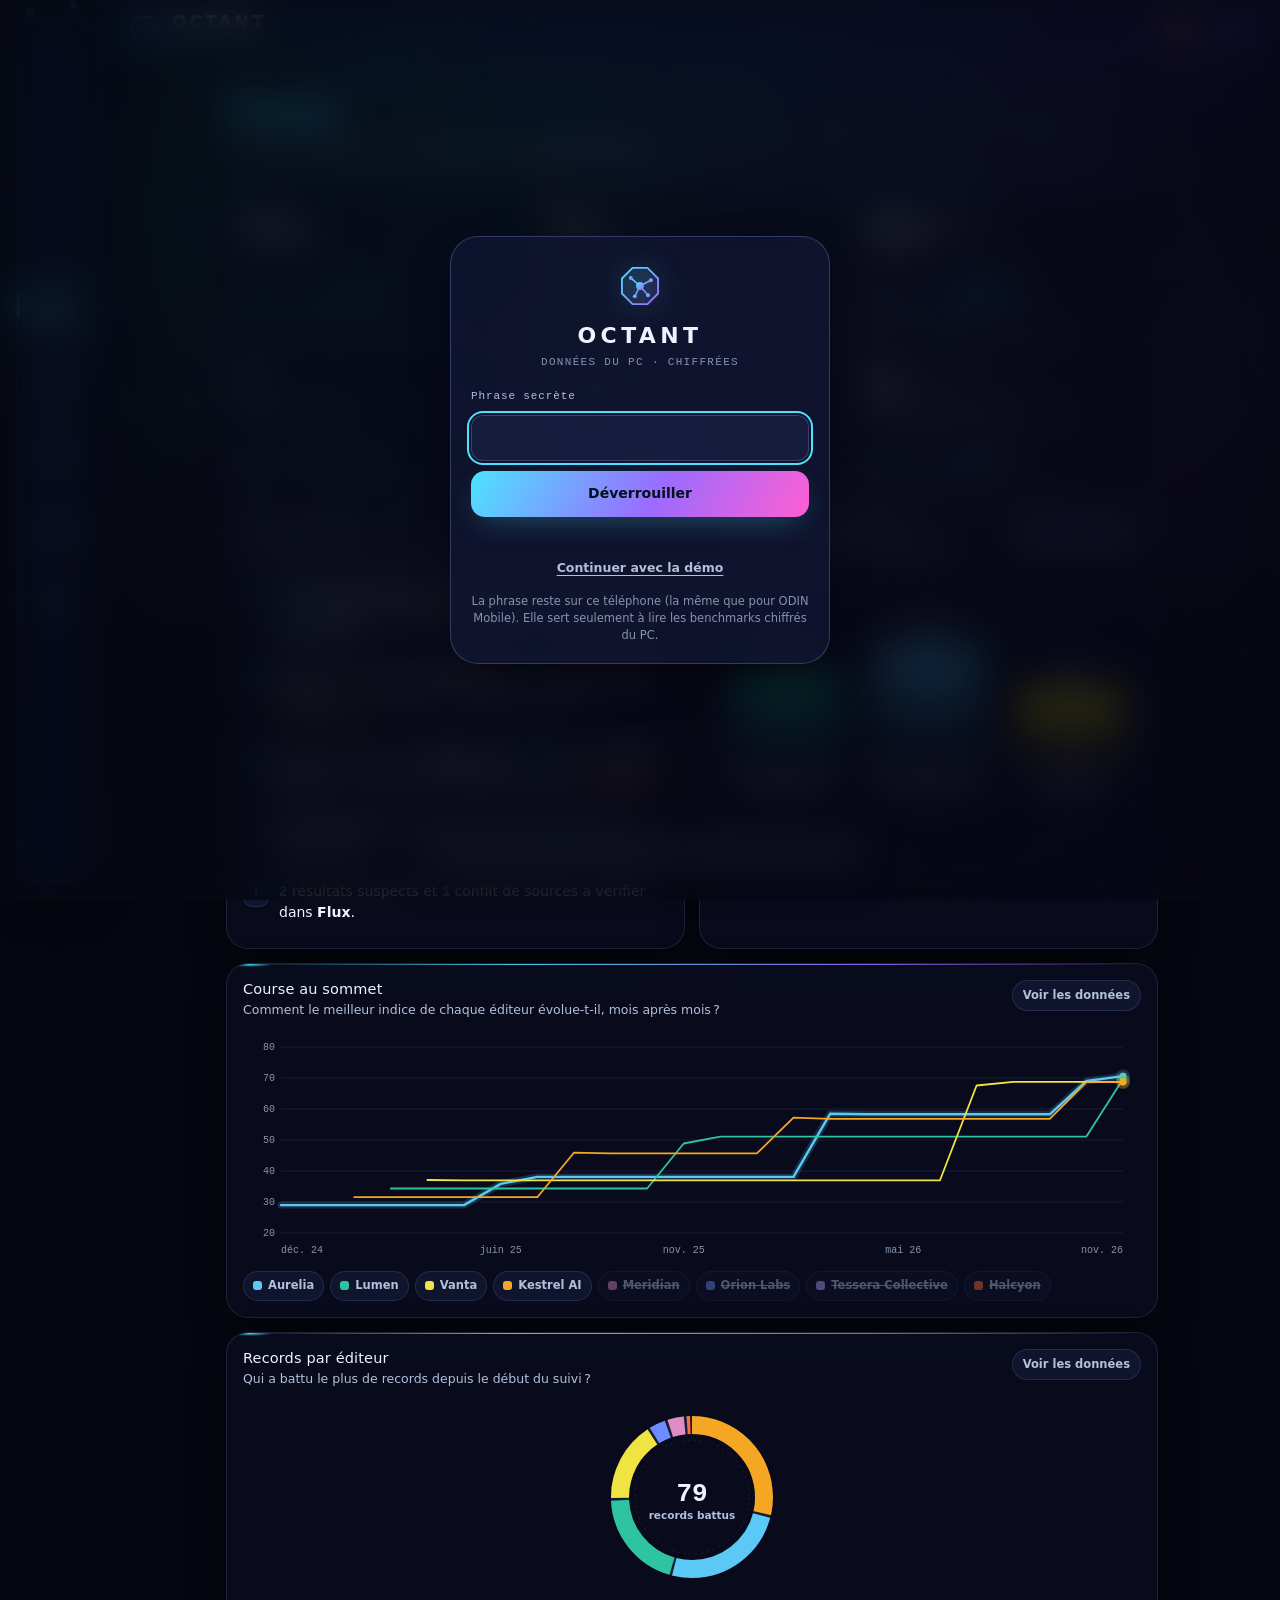
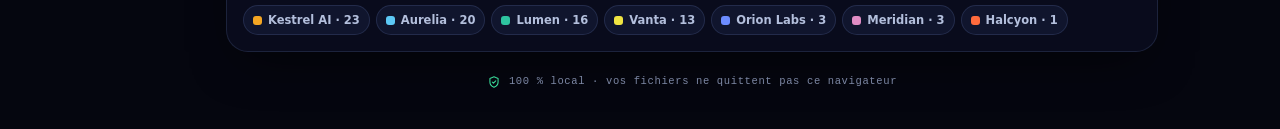
==== octant/index.html @ f7dc635b "5.15 J3 : OCTANT (octant/) : page d'origine au visuel identique (8 espaces au meme HTML), dechiffrem" ====
<!DOCTYPE html>
<html lang="fr">
<head>
<meta charset="utf-8">
<meta name="viewport" content="width=device-width, initial-scale=1, viewport-fit=cover">
<meta name="theme-color" content="#05060f">
<meta name="color-scheme" content="dark light">
<meta name="apple-mobile-web-app-capable" content="yes">
<meta name="apple-mobile-web-app-status-bar-style" content="black-translucent">
<meta name="description" content="OCTANT — observatoire des benchmarks IA, 100 % local.">
<meta http-equiv="Content-Security-Policy" content="default-src 'self'; script-src 'self'; style-src 'self' 'unsafe-inline'; font-src 'self'; img-src 'self' data: blob:; connect-src 'self'; worker-src 'self'; manifest-src 'self'; object-src 'none'; base-uri 'none'; form-action 'none'">
<meta name="referrer" content="no-referrer">
<link rel="manifest" href="manifest.webmanifest">
<link rel="icon" href="icons/icon.svg" type="image/svg+xml">
<link rel="apple-touch-icon" href="icons/icon-192.png">
<title>OCTANT · Observatoire des benchmarks IA</title>
<link rel="stylesheet" href="fonts/fonts.css">
<style>
/* ===== DESIGN TOKENS ===== */
:root{
  --s-half:4px; --s1:8px; --s2:16px; --s3:24px; --s4:32px; --s5:40px; --s6:48px;
  --r-sm:10px; --r-md:16px; --r-lg:22px; --r-xl:28px; --r-pill:999px;
  --dur-fast:160ms; --dur:220ms; --dur-slow:420ms; --ease:cubic-bezier(.2,.8,.2,1); --ease-spring:cubic-bezier(.34,1.4,.64,1);
  --font-display:'Unbounded','Segoe UI Variable Display','Segoe UI',system-ui,sans-serif;
  --font-text:'Manrope','Segoe UI Variable Text','Segoe UI',system-ui,-apple-system,Roboto,sans-serif;
  --font-mono:'JetBrains Mono',ui-monospace,'SF Mono','Cascadia Mono',Consolas,monospace;
  --dock-h:66px; --safe-b:env(safe-area-inset-bottom,0px); --safe-t:env(safe-area-inset-top,0px);
  --blur:18px;
}
/* --- Theme: Neural Noir (dark) --- */
[data-theme="neural"]{
  --mode:dark; --bg:#05060f; --bg-2:#0a0d1f;
  --bg-grad:radial-gradient(130% 70% at 80% -10%,#1a1150 0%,transparent 55%),radial-gradient(120% 70% at -10% 110%,#062a3d 0%,transparent 55%),#05060f;
  --ink:#eef3ff; --ink-2:#b3bfdc; --ink-3:#8793b2; --on-accent:#03111a;
  --accent:#4de3ff; --accent-2:#9b6bff; --accent-3:#ff5fd2;
  --line:rgba(150,175,255,.14); --line-2:rgba(150,175,255,.26);
  --glass:rgba(13,17,38,.58); --glass-2:rgba(18,23,50,.82); --chip:rgba(120,140,255,.08);
  --hud:rgba(77,227,255,.55); --glow:rgba(77,227,255,.35); --shadow:0 18px 50px -18px rgba(0,0,0,.7);
  --good:#3ff0a8; --warn:#ffc35a; --bad:#ff6b81; --focus:#4de3ff;
  --grid:rgba(160,180,255,.10); --track:rgba(150,175,255,.10);
  --veil:radial-gradient(120% 75% at 50% 0%,rgba(5,6,15,0) 0%,rgba(5,6,15,.35) 60%,rgba(5,6,15,.82) 100%);
  --sig:linear-gradient(90deg,transparent,#4de3ff 30%,#9b6bff 70%,transparent);
  --hero:linear-gradient(120deg,#4de3ff,#9b6bff 55%,#ff5fd2);
  --c1:#5cc8f5; --c2:#f5a623; --c3:#2ec4a0; --c4:#f0e442; --c5:#6c8cff; --c6:#ff6b3d; --c7:#e08cc4; --c8:#b5a3ff; --c-other:#7d879c;
  --heat-0:rgba(77,227,255,.06); --heat-1:#4de3ff;
}
/* --- Theme: Quantum Aurora (dark) --- */
[data-theme="aurora"]{
  --mode:dark; --bg:#020d0d; --bg-2:#061a1a;
  --bg-grad:radial-gradient(120% 70% at 20% -10%,#073d33 0%,transparent 55%),radial-gradient(110% 60% at 110% 100%,#3a0838 0%,transparent 55%),#020d0d;
  --ink:#ecfff8; --ink-2:#b0d6cb; --ink-3:#83a79c; --on-accent:#00140c;
  --accent:#3dffb4; --accent-2:#ff4fd8; --accent-3:#7aa7ff;
  --line:rgba(120,255,210,.13); --line-2:rgba(120,255,210,.26);
  --glass:rgba(4,24,24,.56); --glass-2:rgba(6,30,30,.84); --chip:rgba(61,255,180,.07);
  --hud:rgba(61,255,180,.55); --glow:rgba(61,255,180,.32); --shadow:0 18px 50px -18px rgba(0,0,0,.7);
  --good:#3dffb4; --warn:#ffd166; --bad:#ff6b8b; --focus:#3dffb4;
  --grid:rgba(140,255,215,.09); --track:rgba(120,255,210,.10);
  --veil:radial-gradient(120% 75% at 50% 0%,rgba(2,13,13,0) 0%,rgba(2,13,13,.3) 60%,rgba(2,13,13,.84) 100%);
  --sig:linear-gradient(90deg,transparent,#3dffb4 30%,#ff4fd8 70%,transparent);
  --hero:linear-gradient(120deg,#3dffb4,#7aa7ff 50%,#ff4fd8);
  --c1:#5cc8f5; --c2:#f5a623; --c3:#3dffb4; --c4:#f0e442; --c5:#7aa7ff; --c6:#ff6b3d; --c7:#ff7fe0; --c8:#c3b2ff; --c-other:#7b9690;
  --heat-0:rgba(61,255,180,.06); --heat-1:#3dffb4;
}
/* --- Theme: Cryo Lab (light) --- */
[data-theme="cryo"]{
  --mode:light; --bg:#eaf1f8; --bg-2:#f6f9fc;
  --bg-grad:radial-gradient(120% 70% at 85% -10%,#cfe2ff 0%,transparent 55%),radial-gradient(120% 60% at -10% 110%,#d4f3fb 0%,transparent 55%),#eaf1f8;
  --ink:#0b1a2e; --ink-2:#34496a; --ink-3:#556985; --on-accent:#ffffff;
  --accent:#0a62f0; --accent-2:#008fb3; --accent-3:#6b4cff;
  --line:rgba(20,55,100,.12); --line-2:rgba(20,55,100,.22);
  --glass:rgba(255,255,255,.62); --glass-2:rgba(255,255,255,.9); --chip:rgba(10,98,240,.06);
  --hud:rgba(10,98,240,.55); --glow:rgba(10,98,240,.22); --shadow:0 18px 44px -20px rgba(20,50,90,.35);
  --good:#0a8a5a; --warn:#b26b00; --bad:#c8203f; --focus:#0a62f0;
  --grid:rgba(20,55,100,.09); --track:rgba(20,55,100,.08);
  --veil:radial-gradient(120% 75% at 50% 0%,rgba(234,241,248,0) 0%,rgba(234,241,248,.35) 60%,rgba(234,241,248,.85) 100%);
  --sig:linear-gradient(90deg,transparent,#0a62f0 30%,#00b4d8 70%,transparent);
  --hero:linear-gradient(120deg,#0a62f0,#008fb3 55%,#6b4cff);
  --c1:#0072b2; --c2:#c77a00; --c3:#007f5f; --c4:#8a7a00; --c5:#3b4fd8; --c6:#c2410c; --c7:#b0458f; --c8:#6b4fcf; --c-other:#8a94a6;
  --heat-0:rgba(10,98,240,.05); --heat-1:#0a62f0;
}
/* --- Theme: Silicon Dawn (light) --- */
[data-theme="silicon"]{
  --mode:light; --bg:#f5efe4; --bg-2:#fbf8f2;
  --bg-grad:radial-gradient(120% 70% at 90% -10%,#ffdcc2 0%,transparent 55%),radial-gradient(120% 60% at -10% 110%,#d7ece6 0%,transparent 55%),#f5efe4;
  --ink:#1d140c; --ink-2:#55442f; --ink-3:#6f5c46; --on-accent:#ffffff;
  --accent:#e0560b; --accent-2:#0f766e; --accent-3:#7c3aed;
  --line:rgba(80,50,20,.13); --line-2:rgba(80,50,20,.24);
  --glass:rgba(255,251,244,.66); --glass-2:rgba(255,252,246,.92); --chip:rgba(224,86,11,.06);
  --hud:rgba(224,86,11,.55); --glow:rgba(224,86,11,.22); --shadow:0 18px 44px -20px rgba(80,50,20,.35);
  --good:#0f7a4e; --warn:#a85d00; --bad:#c0262d; --focus:#e0560b;
  --grid:rgba(80,50,20,.09); --track:rgba(80,50,20,.08);
  --veil:radial-gradient(120% 75% at 50% 0%,rgba(245,239,228,0) 0%,rgba(245,239,228,.35) 60%,rgba(245,239,228,.86) 100%);
  --sig:linear-gradient(90deg,transparent,#e0560b 30%,#0f766e 70%,transparent);
  --hero:linear-gradient(120deg,#e0560b,#c2410c 45%,#0f766e);
  --c1:#0072b2; --c2:#c77a00; --c3:#007f5f; --c4:#8a7a00; --c5:#3b4fd8; --c6:#c2410c; --c7:#b0458f; --c8:#6b4fcf; --c-other:#8f8576;
  --heat-0:rgba(224,86,11,.05); --heat-1:#e0560b;
}
/* --- Theme: Singularité (identity) --- */
[data-theme="singularity"]{
  --mode:dark; --bg:#020104; --bg-2:#0b0812;
  --bg-grad:radial-gradient(90% 55% at 50% 30%,#1b0f33 0%,transparent 60%),radial-gradient(120% 70% at 50% 120%,#071d2b 0%,transparent 60%),#020104;
  --ink:#f6f3ff; --ink-2:#c5bcdf; --ink-3:#958bb2; --on-accent:#0d0618;
  --accent:#c8b6ff; --accent-2:#6ef0ff; --accent-3:#ffc56e;
  --line:rgba(200,182,255,.15); --line-2:rgba(200,182,255,.28);
  --glass:rgba(14,10,26,.56); --glass-2:rgba(20,14,36,.86); --chip:rgba(200,182,255,.08);
  --hud:rgba(255,197,110,.55); --glow:rgba(200,182,255,.35); --shadow:0 18px 50px -18px rgba(0,0,0,.75);
  --good:#7cf5c4; --warn:#ffc56e; --bad:#ff7a9c; --focus:#ffc56e;
  --grid:rgba(200,182,255,.10); --track:rgba(200,182,255,.10);
  --veil:radial-gradient(120% 75% at 50% 0%,rgba(2,1,4,0) 0%,rgba(2,1,4,.32) 60%,rgba(2,1,4,.84) 100%);
  --sig:linear-gradient(90deg,transparent,#6ef0ff 25%,#c8b6ff 50%,#ffc56e 75%,transparent);
  --hero:linear-gradient(120deg,#6ef0ff,#c8b6ff 40%,#ff9bd2 70%,#ffc56e);
  --c1:#6ef0ff; --c2:#ffb547; --c3:#4fe0b0; --c4:#f0e442; --c5:#7d9bff; --c6:#ff7a50; --c7:#ff9bd2; --c8:#c8b6ff; --c-other:#857c99;
  --heat-0:rgba(200,182,255,.06); --heat-1:#c8b6ff;
}

/* ===== BASE ===== */
*,*::before,*::after{box-sizing:border-box}
html{-webkit-text-size-adjust:100%;text-size-adjust:100%;scroll-behavior:smooth}
html,body{margin:0;padding:0}
body{font-family:var(--font-text);background:var(--bg-grad);background-attachment:fixed;color:var(--ink);font-size:15px;line-height:1.5;min-height:100vh;overflow-x:hidden;-webkit-font-smoothing:antialiased;-moz-osx-font-smoothing:grayscale;-webkit-tap-highlight-color:transparent;transition:color var(--dur) var(--ease)}
button,input,select,textarea{font:inherit;color:inherit}
button{cursor:pointer;background:none;border:0;padding:0}
svg{display:block}
:focus-visible{outline:2px solid var(--focus);outline-offset:2px;border-radius:8px}
.sr-only{position:absolute!important;width:1px;height:1px;overflow:hidden;clip:rect(0 0 0 0);white-space:nowrap}
.mono{font-family:var(--font-mono);font-variant-numeric:tabular-nums;letter-spacing:-.01em}
.muted{color:var(--ink-3)}
.ink2{color:var(--ink-2)}
#bg{position:fixed;inset:0;width:100vw;height:100vh;height:100lvh;z-index:0;display:block;opacity:0;transition:opacity 900ms var(--ease)}
#bg.on{opacity:1}
.veil{position:fixed;inset:0;z-index:1;pointer-events:none;background:var(--veil)}
.grain{position:fixed;inset:0;z-index:1;pointer-events:none;opacity:.05;background-image:url("data:image/svg+xml;utf8,<svg xmlns='http://www.w3.org/2000/svg' width='120' height='120'><filter id='n'><feTurbulence type='fractalNoise' baseFrequency='.9' numOctaves='2' stitchTiles='stitch'/></filter><rect width='120' height='120' filter='url(%23n)'/></svg>")}

/* ===== LAYOUT ===== */
.app{position:relative;z-index:2;min-height:100vh;padding-bottom:calc(var(--dock-h) + var(--safe-b) + 36px)}
.top{position:sticky;top:0;z-index:20;padding:calc(var(--safe-t) + 10px) 16px 10px;display:flex;align-items:center;gap:12px;background:linear-gradient(180deg,var(--glass-2),transparent);backdrop-filter:blur(14px) saturate(140%);-webkit-backdrop-filter:blur(14px) saturate(140%);mask-image:linear-gradient(180deg,#000 78%,transparent);-webkit-mask-image:linear-gradient(180deg,#000 78%,transparent)}
.brand{display:flex;align-items:center;gap:10px;min-width:0;flex:1}
.brand svg{flex:none;filter:drop-shadow(0 0 10px var(--glow))}
.brand-txt{min-width:0}
.brand-name{font-family:var(--font-display);font-weight:600;font-size:17px;letter-spacing:.18em;line-height:1.1}
.status-line{font-family:var(--font-mono);font-size:10.5px;color:var(--ink-3);white-space:nowrap;overflow:hidden;text-overflow:ellipsis;letter-spacing:.02em}
.status-line .live{display:inline-block;width:6px;height:6px;border-radius:50%;background:var(--good);box-shadow:0 0 8px var(--good);margin-right:6px;vertical-align:1px;animation:blink 2.4s ease-in-out infinite}
.badge-demo{font-family:var(--font-mono);font-size:10px;font-weight:700;letter-spacing:.14em;padding:4px 8px;border-radius:var(--r-pill);color:var(--warn);border:1px solid color-mix(in srgb,var(--warn) 50%,transparent);background:color-mix(in srgb,var(--warn) 10%,transparent)}
.icon-btn{width:40px;height:40px;border-radius:14px;display:grid;place-items:center;background:var(--chip);border:1px solid var(--line);color:var(--ink-2);transition:transform var(--dur-fast) var(--ease),background var(--dur-fast),color var(--dur-fast)}
.icon-btn:active{transform:scale(.92)}
.icon-btn:hover{color:var(--ink);border-color:var(--line-2)}
main{padding:0 16px;max-width:980px;margin:0 auto}
.space{display:none;animation:rise var(--dur-slow) var(--ease) both}
.space.active{display:block}
.space-head{padding:10px 2px 16px}
.eyebrow{font-family:var(--font-mono);font-size:10.5px;letter-spacing:.22em;text-transform:uppercase;color:var(--accent);display:flex;align-items:center;gap:8px}
.eyebrow::before{content:"";width:18px;height:1px;background:var(--accent);box-shadow:0 0 8px var(--accent)}
.space-title{font-family:var(--font-display);font-weight:600;font-size:clamp(26px,8vw,38px);line-height:1.05;letter-spacing:-.02em;margin:8px 0 6px;background:var(--hero);-webkit-background-clip:text;background-clip:text;color:transparent}
.space-q{margin:0;color:var(--ink-2);font-size:14.5px;max-width:52ch}
.stack{display:flex;flex-direction:column;gap:14px}
.grid-2{display:grid;grid-template-columns:1fr;gap:14px}
.row{display:flex;align-items:center;gap:8px}
.row.wrap{flex-wrap:wrap}
.spacer{flex:1}

/* ===== CARD + SIGNATURE ===== */
.card{position:relative;border-radius:var(--r-lg);padding:16px;border:1px solid var(--line);
  background:
    linear-gradient(var(--hud),var(--hud)) top left/12px 1px no-repeat,
    linear-gradient(var(--hud),var(--hud)) top left/1px 12px no-repeat,
    linear-gradient(var(--hud),var(--hud)) top right/12px 1px no-repeat,
    linear-gradient(var(--hud),var(--hud)) top right/1px 12px no-repeat,
    linear-gradient(var(--hud),var(--hud)) bottom left/12px 1px no-repeat,
    linear-gradient(var(--hud),var(--hud)) bottom left/1px 12px no-repeat,
    linear-gradient(var(--hud),var(--hud)) bottom right/12px 1px no-repeat,
    linear-gradient(var(--hud),var(--hud)) bottom right/1px 12px no-repeat,
    var(--glass);
  backdrop-filter:blur(var(--blur)) saturate(150%);-webkit-backdrop-filter:blur(var(--blur)) saturate(150%);box-shadow:var(--shadow);overflow:hidden;isolation:isolate}
.card::before{content:"";position:absolute;left:18px;right:18px;top:0;height:1px;background:var(--sig);opacity:.85}
.card::after{content:"";position:absolute;top:-2px;left:0;width:46px;height:5px;border-radius:5px;background:radial-gradient(closest-side,var(--accent),transparent);filter:blur(.5px);animation:signal 7s linear infinite;opacity:.9;pointer-events:none}
.card.flat::after{display:none}
.card-head{display:flex;align-items:flex-start;gap:10px;margin-bottom:12px}
.card-title{font-family:var(--font-display);font-weight:500;font-size:14.5px;letter-spacing:.01em;margin:0;line-height:1.25}
.card-sub{margin:3px 0 0;color:var(--ink-2);font-size:12.5px;line-height:1.4}
.btn-ghost{font-size:11.5px;font-weight:700;color:var(--ink-2);padding:6px 10px;border-radius:var(--r-pill);border:1px solid var(--line);background:var(--chip);white-space:nowrap;transition:all var(--dur-fast) var(--ease)}
.btn-ghost:hover,.btn-ghost[aria-expanded="true"]{color:var(--ink);border-color:var(--line-2)}
.btn{display:inline-flex;align-items:center;justify-content:center;gap:8px;min-height:44px;padding:10px 16px;border-radius:14px;font-weight:700;font-size:14px;border:1px solid var(--line-2);background:var(--chip);color:var(--ink);transition:transform var(--dur-fast) var(--ease),box-shadow var(--dur),background var(--dur-fast)}
.btn:active{transform:scale(.97)}
.btn.primary{background:var(--hero);color:var(--on-accent);border-color:transparent;box-shadow:0 10px 30px -10px var(--glow)}
.btn.block{width:100%}
.btn.danger{color:var(--bad);border-color:color-mix(in srgb,var(--bad) 45%,transparent)}
.btn svg{flex:none}

/* ===== KPI ===== */
.kpi-grid{display:grid;grid-template-columns:repeat(2,minmax(0,1fr));gap:10px}
.kpi{padding:13px 13px 10px;min-height:150px;display:flex;flex-direction:column;text-align:left;width:100%;cursor:pointer;transition:transform var(--dur-fast) var(--ease),border-color var(--dur)}
.kpi:active{transform:scale(.98)}
.kpi:hover{border-color:var(--line-2)}
.kpi-label{font-family:var(--font-mono);font-size:9.5px;letter-spacing:.16em;text-transform:uppercase;color:var(--ink-3);display:flex;align-items:center;gap:6px}
.kpi-dot{width:7px;height:7px;border-radius:50%;flex:none;background:var(--ink-3)}
.kpi-dot.good{background:var(--good);box-shadow:0 0 10px var(--good)}
.kpi-dot.warn{background:var(--warn);box-shadow:0 0 10px var(--warn)}
.kpi-dot.bad{background:var(--bad);box-shadow:0 0 10px var(--bad)}
.kpi-value{font-family:var(--font-mono);font-weight:600;font-size:27px;line-height:1.1;margin-top:8px;letter-spacing:-.03em;font-variant-numeric:tabular-nums}
.kpi-unit{font-size:12px;font-weight:500;color:var(--ink-3);margin-left:3px;letter-spacing:0}
.kpi-sub{font-size:11.5px;color:var(--ink-2);margin-top:2px;white-space:nowrap;overflow:hidden;text-overflow:ellipsis}
.kpi-foot{margin-top:auto;display:flex;align-items:flex-end;gap:6px;padding-top:6px}
.kpi-foot svg{flex:1;min-width:0}
.delta{font-family:var(--font-mono);font-size:10.5px;font-weight:600;padding:2px 6px;border-radius:var(--r-pill);white-space:nowrap;background:var(--track);color:var(--ink-2)}
.delta.up{color:var(--good);background:color-mix(in srgb,var(--good) 12%,transparent)}
.delta.down{color:var(--bad);background:color-mix(in srgb,var(--bad) 12%,transparent)}
.kpi-def{display:none;font-size:12px;color:var(--ink-2);margin-top:8px;line-height:1.4;border-top:1px dashed var(--line);padding-top:8px}
.kpi.open .kpi-def,.kpi:focus-visible .kpi-def{display:block}
@media (hover:hover){.kpi:hover .kpi-def{display:block}}

/* ===== MOVERS ===== */
.movers{list-style:none;margin:0;padding:0;display:flex;flex-direction:column;gap:2px}
.movers li{display:grid;grid-template-columns:26px 1fr;gap:10px;padding:10px 0;border-top:1px solid var(--line);font-size:14px;line-height:1.45;animation:rise var(--dur-slow) var(--ease) both}
.movers li:first-child{border-top:0}
.movers .ico{width:26px;height:26px;border-radius:9px;display:grid;place-items:center;background:var(--chip);border:1px solid var(--line);color:var(--accent);font-family:var(--font-mono);font-size:12px;font-weight:700}
.movers b{font-weight:700;color:var(--ink)}
.movers .num{font-family:var(--font-mono);font-weight:600;color:var(--accent)}

/* ===== CHIPS / TOGGLES ===== */
.chips{display:flex;gap:8px;overflow-x:auto;scroll-snap-type:x proximity;padding:2px 16px 4px;margin:0 -16px;scrollbar-width:none;-webkit-overflow-scrolling:touch}
.chips::-webkit-scrollbar{display:none}
.chip{flex:none;scroll-snap-align:start;min-height:36px;padding:7px 14px;border-radius:var(--r-pill);font-size:13px;font-weight:700;color:var(--ink-2);background:var(--glass);border:1px solid var(--line);backdrop-filter:blur(10px);-webkit-backdrop-filter:blur(10px);transition:all var(--dur-fast) var(--ease);display:inline-flex;align-items:center;gap:7px;white-space:nowrap}
.chip[aria-pressed="true"],.chip.on{background:var(--hero);color:var(--on-accent);border-color:transparent;box-shadow:0 8px 22px -10px var(--glow)}
.chip .sw{width:8px;height:8px;border-radius:50%}
.chip.sm{min-height:30px;padding:5px 11px;font-size:12px}
.seg{display:inline-flex;padding:3px;border-radius:var(--r-pill);background:var(--chip);border:1px solid var(--line)}
.seg button{min-height:32px;padding:5px 14px;border-radius:var(--r-pill);font-size:12.5px;font-weight:700;color:var(--ink-2);transition:all var(--dur-fast)}
.seg button[aria-pressed="true"]{background:var(--glass-2);color:var(--ink);box-shadow:0 2px 10px -4px rgba(0,0,0,.4),inset 0 0 0 1px var(--line-2)}
.switch{display:flex;align-items:center;gap:10px;font-size:13px;color:var(--ink-2);cursor:pointer;min-height:36px}
.switch input{appearance:none;-webkit-appearance:none;width:42px;height:24px;border-radius:var(--r-pill);background:var(--track);border:1px solid var(--line-2);position:relative;cursor:pointer;transition:background var(--dur);flex:none;margin:0}
.switch input::after{content:"";position:absolute;top:2px;left:2px;width:18px;height:18px;border-radius:50%;background:var(--ink-2);transition:transform var(--dur) var(--ease-spring),background var(--dur)}
.switch input:checked{background:color-mix(in srgb,var(--accent) 35%,transparent)}
.switch input:checked::after{transform:translateX(18px);background:var(--accent);box-shadow:0 0 10px var(--accent)}

/* ===== LEADERBOARD ===== */
.lb{list-style:none;margin:0;padding:0}
.lb-row{display:grid;grid-template-columns:34px 1fr auto;align-items:center;gap:10px;padding:11px 4px;border-top:1px solid var(--line);width:100%;text-align:left;border-radius:12px;transition:background var(--dur-fast);animation:rise var(--dur-slow) var(--ease) both}
.lb li:first-child .lb-row{border-top:0}
.lb-row:hover{background:var(--chip)}
.lb-rank{font-family:var(--font-mono);font-weight:700;font-size:17px;color:var(--ink-3);text-align:center}
.lb li:nth-child(1) .lb-rank{color:var(--accent);text-shadow:0 0 12px var(--glow)}
.lb-name{font-weight:700;font-size:14.5px;line-height:1.2;display:flex;align-items:center;gap:6px;min-width:0}
.lb-name span.n{white-space:nowrap;overflow:hidden;text-overflow:ellipsis}
.lb-meta{font-size:11.5px;color:var(--ink-3);display:flex;gap:6px;align-items:center;margin-top:2px;flex-wrap:wrap}
.lb-bar{height:4px;border-radius:4px;background:var(--track);margin-top:7px;overflow:hidden}
.lb-bar i{display:block;height:100%;border-radius:4px;transform-origin:left;animation:grow 600ms var(--ease) both}
.lb-val{font-family:var(--font-mono);font-weight:600;font-size:16px;text-align:right;font-variant-numeric:tabular-nums}
.lb-val small{display:block;font-size:10.5px;font-weight:600;margin-top:2px}
.tag{font-family:var(--font-mono);font-size:9.5px;font-weight:700;letter-spacing:.06em;padding:1px 6px;border-radius:6px;border:1px solid var(--line-2);color:var(--ink-2);white-space:nowrap}
.tag.warn{color:var(--warn);border-color:color-mix(in srgb,var(--warn) 45%,transparent)}
.tag.bad{color:var(--bad);border-color:color-mix(in srgb,var(--bad) 45%,transparent)}
.tag.good{color:var(--good);border-color:color-mix(in srgb,var(--good) 45%,transparent)}
.tag.acc{color:var(--accent);border-color:color-mix(in srgb,var(--accent) 45%,transparent)}
.vdot{width:8px;height:8px;border-radius:50%;flex:none;display:inline-block}
.up{color:var(--good)} .down{color:var(--bad)}

/* ===== CHARTS ===== */
.chart{position:relative;width:100%}
.chart svg{width:100%;height:auto;overflow:visible}
.chart text{font-family:var(--font-mono);font-size:10px;fill:var(--ink-3)}
.chart .lbl{font-family:var(--font-text);font-weight:600;fill:var(--ink-2)}
.chart .lbl-strong{font-family:var(--font-text);font-weight:700;fill:var(--ink)}
.chart .gridline{stroke:var(--grid);stroke-width:1}
.chart .axis{stroke:var(--line-2);stroke-width:1}
.draw{stroke-dasharray:var(--len);stroke-dashoffset:var(--len);animation:draw 900ms var(--ease) forwards}
.pop{transform-box:fill-box;transform-origin:center;animation:pop 360ms var(--ease-spring) both}
.growy{transform-box:fill-box;transform-origin:bottom;animation:growy 520ms var(--ease) both}
.growx{transform-box:fill-box;transform-origin:left;animation:grow 520ms var(--ease) both}
.fadein{animation:fade 600ms var(--ease) both}
.legend{display:flex;flex-wrap:wrap;gap:6px;margin-top:10px}
.legend button{display:inline-flex;align-items:center;gap:6px;font-size:11.5px;font-weight:700;color:var(--ink-2);padding:5px 9px;border-radius:var(--r-pill);border:1px solid var(--line);background:var(--chip);min-height:30px;transition:opacity var(--dur-fast)}
.legend button[aria-pressed="false"]{opacity:.42;text-decoration:line-through}
.legend .sw{width:9px;height:9px;border-radius:3px}
.data-table{display:none;margin-top:12px}
.data-table.open{display:block;animation:rise var(--dur) var(--ease)}
.table-wrap{overflow-x:auto;-webkit-overflow-scrolling:touch;border-radius:12px;border:1px solid var(--line)}
table{border-collapse:collapse;width:100%;font-size:12.5px}
th,td{padding:8px 10px;text-align:left;border-bottom:1px solid var(--line);white-space:nowrap}
th{font-family:var(--font-mono);font-size:10px;letter-spacing:.1em;text-transform:uppercase;color:var(--ink-3);font-weight:600;background:var(--chip);position:sticky;top:0}
td.n,th.n{text-align:right;font-family:var(--font-mono);font-variant-numeric:tabular-nums}
tr:last-child td{border-bottom:0}
.empty{padding:26px 12px;text-align:center;color:var(--ink-2);font-size:13.5px}
.empty b{display:block;font-family:var(--font-display);font-weight:500;color:var(--ink);margin-bottom:4px;font-size:14px}
.hm-wrap{overflow-x:auto;margin:0 -4px;padding:0 4px;-webkit-overflow-scrolling:touch}

/* ===== RANGE ===== */
.range{width:100%;appearance:none;-webkit-appearance:none;height:28px;background:transparent;margin:0}
.range::-webkit-slider-runnable-track{height:4px;border-radius:4px;background:linear-gradient(90deg,var(--accent) 0 var(--p,50%),var(--track) var(--p,50%) 100%)}
.range::-moz-range-track{height:4px;border-radius:4px;background:linear-gradient(90deg,var(--accent) 0 var(--p,50%),var(--track) var(--p,50%) 100%)}
.range::-webkit-slider-thumb{-webkit-appearance:none;width:22px;height:22px;border-radius:50%;margin-top:-9px;background:var(--bg-2);border:2px solid var(--accent);box-shadow:0 0 0 4px color-mix(in srgb,var(--accent) 18%,transparent),0 0 14px var(--glow)}
.range::-moz-range-thumb{width:18px;height:18px;border-radius:50%;background:var(--bg-2);border:2px solid var(--accent);box-shadow:0 0 14px var(--glow)}
.slider-row{display:grid;grid-template-columns:1fr auto;gap:0 10px;align-items:center;padding:2px 0}
.slider-row label{font-size:13px;font-weight:700}
.slider-row output{font-family:var(--font-mono);font-size:13px;color:var(--accent);min-width:22px;text-align:right}
.slider-row .range{grid-column:1/-1}

/* ===== DOCK ===== */
.dock{position:fixed;z-index:30;left:10px;right:10px;bottom:calc(10px + var(--safe-b));height:var(--dock-h);border-radius:24px;display:grid;grid-template-columns:repeat(5,1fr);padding:6px;background:var(--glass-2);border:1px solid var(--line-2);backdrop-filter:blur(22px) saturate(170%);-webkit-backdrop-filter:blur(22px) saturate(170%);box-shadow:0 20px 50px -14px rgba(0,0,0,.55),inset 0 1px 0 rgba(255,255,255,.06)}
.dock-ind{position:absolute;top:6px;left:6px;width:0;height:0;border-radius:18px;background:color-mix(in srgb,var(--accent) 13%,transparent);border:1px solid color-mix(in srgb,var(--accent) 35%,transparent);transition:transform 380ms var(--ease-spring),width 380ms var(--ease),height 380ms var(--ease);pointer-events:none}
.dock-ind::after{content:"";position:absolute;left:50%;top:-7px;width:22px;height:3px;margin-left:-11px;border-radius:3px;background:var(--accent);box-shadow:0 0 12px var(--accent)}
.dock button{position:relative;z-index:1;display:flex;flex-direction:column;align-items:center;justify-content:center;gap:3px;color:var(--ink-3);font-size:10px;font-weight:700;letter-spacing:.02em;border-radius:18px;transition:color var(--dur)}
.dock button[aria-current="page"]{color:var(--ink)}
.dock button[aria-current="page"] svg{color:var(--accent);filter:drop-shadow(0 0 6px var(--glow))}
.dock svg{width:22px;height:22px}

/* ===== SHEETS ===== */
.scrim{position:fixed;inset:0;z-index:40;background:rgba(0,0,0,.45);opacity:0;pointer-events:none;transition:opacity var(--dur) var(--ease);backdrop-filter:blur(2px);-webkit-backdrop-filter:blur(2px)}
.scrim.on{opacity:1;pointer-events:auto}
.sheet{position:fixed;z-index:50;left:0;right:0;bottom:0;max-height:88vh;max-height:88dvh;display:flex;flex-direction:column;border-radius:28px 28px 0 0;background:var(--glass-2);border:1px solid var(--line-2);border-bottom:0;backdrop-filter:blur(26px) saturate(170%);-webkit-backdrop-filter:blur(26px) saturate(170%);transform:translateY(105%);transition:transform 360ms var(--ease);box-shadow:0 -20px 60px -20px rgba(0,0,0,.6);visibility:hidden}
.sheet.on{transform:none;visibility:visible}
.sheet::before{content:"";position:absolute;left:30px;right:30px;top:0;height:1px;background:var(--sig)}
.sheet-grip{width:42px;height:5px;border-radius:5px;background:var(--line-2);margin:10px auto 4px;flex:none}
.sheet-head{display:flex;align-items:center;gap:10px;padding:6px 18px 10px;flex:none}
.sheet-title{font-family:var(--font-display);font-weight:600;font-size:18px;margin:0;flex:1}
.sheet-body{overflow-y:auto;padding:4px 18px calc(24px + var(--safe-b));-webkit-overflow-scrolling:touch;overscroll-behavior:contain}
.nav-grid{display:grid;grid-template-columns:repeat(2,1fr);gap:10px}
.nav-tile{display:flex;flex-direction:column;align-items:flex-start;gap:8px;padding:14px;border-radius:18px;border:1px solid var(--line);background:var(--chip);text-align:left;min-height:96px;transition:border-color var(--dur-fast),transform var(--dur-fast)}
.nav-tile:active{transform:scale(.97)}
.nav-tile[aria-current="page"]{border-color:var(--accent);box-shadow:0 0 0 1px var(--accent) inset,0 10px 30px -14px var(--glow)}
.nav-tile svg{color:var(--accent);width:22px;height:22px}
.nav-tile b{font-family:var(--font-display);font-weight:500;font-size:14px}
.nav-tile span{font-size:11.5px;color:var(--ink-3);line-height:1.3}
.sec-label{font-family:var(--font-mono);font-size:10.5px;letter-spacing:.2em;text-transform:uppercase;color:var(--ink-3);margin:20px 2px 10px}
.theme-grid{display:grid;grid-template-columns:repeat(2,1fr);gap:10px}
.theme-tile{position:relative;border-radius:18px;overflow:hidden;border:1px solid var(--line);min-height:104px;padding:12px;text-align:left;display:flex;flex-direction:column;justify-content:flex-end;color:#fff;transition:transform var(--dur-fast),box-shadow var(--dur)}
.theme-tile:active{transform:scale(.97)}
.theme-tile[aria-pressed="true"]{box-shadow:0 0 0 2px var(--accent),0 12px 30px -12px var(--glow)}
.theme-tile b{font-family:var(--font-display);font-weight:600;font-size:13px;position:relative;text-shadow:0 1px 8px rgba(0,0,0,.5)}
.theme-tile span{font-size:10.5px;opacity:.85;position:relative;text-shadow:0 1px 6px rgba(0,0,0,.5)}
.theme-tile.light{color:#0b1a2e}
.theme-tile.light b,.theme-tile.light span{text-shadow:none}
.theme-tile .tt-bg{position:absolute;inset:0}
.theme-tile .check{position:absolute;top:10px;right:10px;width:22px;height:22px;border-radius:50%;background:rgba(255,255,255,.9);color:#000;display:none;place-items:center;font-size:12px;font-weight:800}
.theme-tile[aria-pressed="true"] .check{display:grid}
textarea.code{width:100%;min-height:220px;border-radius:14px;padding:12px;border:1px solid var(--line-2);background:var(--chip);font-family:var(--font-mono);font-size:12px;line-height:1.5;resize:vertical}
input.text{width:100%;min-height:44px;border-radius:12px;padding:10px 12px;border:1px solid var(--line-2);background:var(--chip);font-size:14px}
pre.code{margin:0;padding:12px;border-radius:12px;background:var(--chip);border:1px solid var(--line);font-family:var(--font-mono);font-size:11.5px;line-height:1.55;overflow-x:auto;white-space:pre;color:var(--ink-2)}
.pick-list{list-style:none;margin:0;padding:0}
.pick-list button{display:flex;align-items:center;gap:10px;width:100%;padding:12px 6px;border-bottom:1px solid var(--line);text-align:left;min-height:52px}
.pick-list .box{width:22px;height:22px;border-radius:7px;border:1.5px solid var(--line-2);display:grid;place-items:center;flex:none;font-size:13px;font-weight:800;color:var(--on-accent)}
.pick-list button[aria-pressed="true"] .box{background:var(--accent);border-color:var(--accent)}

/* ===== MISC ===== */
.tooltip{position:fixed;z-index:60;pointer-events:none;min-width:120px;max-width:240px;padding:9px 11px;border-radius:12px;background:var(--glass-2);border:1px solid var(--line-2);box-shadow:0 14px 34px -10px rgba(0,0,0,.55);backdrop-filter:blur(16px);-webkit-backdrop-filter:blur(16px);font-size:12px;opacity:0;transform:translateY(4px);transition:opacity var(--dur-fast),transform var(--dur-fast)}
.tooltip.on{opacity:1;transform:none}
.tooltip .tt-t{font-weight:800;margin-bottom:4px;font-size:12.5px}
.tooltip .tt-r{display:flex;align-items:center;gap:6px;justify-content:space-between}
.tooltip .tt-r span:last-child{font-family:var(--font-mono);font-weight:600}
.toast{position:fixed;z-index:70;left:50%;bottom:calc(var(--dock-h) + var(--safe-b) + 22px);transform:translate(-50%,20px);opacity:0;padding:11px 16px;border-radius:14px;background:var(--glass-2);border:1px solid var(--line-2);font-size:13px;font-weight:700;box-shadow:0 14px 34px -10px rgba(0,0,0,.5);backdrop-filter:blur(16px);-webkit-backdrop-filter:blur(16px);transition:all var(--dur) var(--ease);max-width:calc(100vw - 32px);pointer-events:none}
.toast.on{opacity:1;transform:translate(-50%,0)}
.notice{margin:0 16px 12px;padding:10px 12px;border-radius:14px;font-size:12.5px;line-height:1.4;border:1px solid color-mix(in srgb,var(--warn) 40%,transparent);background:color-mix(in srgb,var(--warn) 9%,transparent);color:var(--ink);display:none;max-width:948px}
.notice.on{display:block}
.local-band{display:flex;align-items:center;gap:8px;font-family:var(--font-mono);font-size:10.5px;letter-spacing:.06em;color:var(--ink-3);justify-content:center;padding:18px 0 4px;text-align:center}
.local-band svg{color:var(--good)}
.podium-names{display:grid;grid-template-columns:repeat(3,1fr);gap:6px;text-align:center;margin-top:8px}
.podium-names div{font-size:12px;font-weight:700;line-height:1.25;min-width:0;overflow:hidden;text-overflow:ellipsis}
.podium-names small{display:block;font-weight:500;color:var(--ink-3);font-size:10.5px}
.stat-grid{display:grid;grid-template-columns:repeat(3,1fr);gap:8px}
.stat{padding:10px;border-radius:14px;background:var(--chip);border:1px solid var(--line)}
.stat b{display:block;font-family:var(--font-mono);font-size:18px;font-weight:600}
.stat span{font-size:10.5px;color:var(--ink-3);line-height:1.2;display:block;margin-top:2px}
.log{list-style:none;margin:0;padding:0}
.log li{display:grid;grid-template-columns:auto 1fr;gap:4px 10px;padding:10px 0;border-top:1px solid var(--line);font-size:12.5px}
.log li:first-child{border-top:0}
.log .where{grid-column:2;font-family:var(--font-mono);font-size:10.5px;color:var(--ink-3)}
.src{display:grid;grid-template-columns:1fr auto;gap:4px 10px;align-items:center;padding:12px 0;border-top:1px solid var(--line)}
.src:first-child{border-top:0}
.src-name{font-weight:700;font-size:14px;min-width:0;overflow:hidden;text-overflow:ellipsis;white-space:nowrap}
.src-meta{font-family:var(--font-mono);font-size:10.5px;color:var(--ink-3);grid-column:1}
.verdict{list-style:none;margin:0;padding:0;display:flex;flex-direction:column;gap:8px}
.verdict li{font-size:13.5px;padding-left:16px;position:relative}
.verdict li::before{content:"";position:absolute;left:0;top:8px;width:6px;height:6px;border-radius:2px;background:var(--accent);box-shadow:0 0 8px var(--accent);transform:rotate(45deg)}
.scen-cols{display:grid;grid-auto-flow:column;grid-auto-columns:minmax(220px,1fr);gap:10px;overflow-x:auto;padding-bottom:4px;-webkit-overflow-scrolling:touch;scroll-snap-type:x mandatory}
.scen-col{scroll-snap-align:start;border-radius:16px;border:1px solid var(--line);background:var(--chip);padding:12px}
.scen-col h4{margin:0 0 8px;font-family:var(--font-display);font-weight:500;font-size:13px}
.scen-col ol{margin:0;padding:0;list-style:none;counter-reset:r}
.scen-col li{counter-increment:r;display:flex;gap:8px;align-items:center;font-size:12.5px;padding:6px 0;border-top:1px solid var(--line)}
.scen-col li:first-child{border-top:0}
.scen-col li::before{content:counter(r);font-family:var(--font-mono);font-weight:700;color:var(--ink-3);width:14px}
.scen-col li.common{color:var(--accent)}
.scen-col li span.s{margin-left:auto;font-family:var(--font-mono);font-size:11.5px}
.forecast-big{font-family:var(--font-display);font-size:22px;font-weight:600;line-height:1.15;margin:4px 0}
.spec{display:grid;grid-template-columns:repeat(2,1fr);gap:8px;margin:4px 0 4px}
.spec div{padding:9px 10px;border-radius:12px;background:var(--chip);border:1px solid var(--line)}
.spec b{display:block;font-family:var(--font-mono);font-size:14px}
.spec span{font-size:10.5px;color:var(--ink-3)}
.print-only{display:none!important}
.report-head{display:flex;align-items:center;gap:12px}
footer.foot{padding:4px 16px 0;text-align:center}

/* ===== MOTION ===== */
@keyframes rise{from{opacity:0;transform:translateY(10px)}to{opacity:1;transform:none}}
@keyframes fade{from{opacity:0}to{opacity:1}}
@keyframes grow{from{transform:scaleX(0)}to{transform:scaleX(1)}}
@keyframes growy{from{transform:scaleY(0)}to{transform:scaleY(1)}}
@keyframes draw{to{stroke-dashoffset:0}}
@keyframes pop{from{opacity:0;transform:scale(.3)}to{opacity:1;transform:scale(1)}}
@keyframes blink{0%,100%{opacity:1}50%{opacity:.35}}
@keyframes signal{0%{transform:translateX(-60px)}100%{transform:translateX(560px)}}
@keyframes spin{to{transform:rotate(360deg)}}
.eco .card,.eco .chip,.eco .top{backdrop-filter:none;-webkit-backdrop-filter:none}
.eco .card{background-color:var(--glass-2)}
.eco .card::after{animation:none;display:none}
@media (prefers-reduced-motion:reduce){
  *,*::before,*::after{animation-duration:1ms!important;animation-iteration-count:1!important;transition-duration:1ms!important;scroll-behavior:auto!important}
  .draw{stroke-dashoffset:0}
  .card::after{display:none}
}

/* ===== LARGE SCREENS ===== */
@media (min-width:768px){
  .app{padding-left:104px;padding-bottom:40px}
  .top{padding-left:24px;padding-right:24px}
  main{padding:0 24px}
  .dock{left:16px;right:auto;top:16px;bottom:16px;width:76px;height:auto;grid-template-columns:1fr;grid-template-rows:repeat(5,72px);align-content:center}
  .dock-ind::after{left:-7px;top:50%;width:3px;height:22px;margin:-11px 0 0}
  .kpi-grid{grid-template-columns:repeat(3,minmax(0,1fr))}
  .grid-2{grid-template-columns:1fr 1fr}
  .sheet{left:50%;right:auto;width:560px;margin-left:-280px}
  .toast{bottom:28px}
  .notice{margin-left:auto;margin-right:auto}
}

/* ===== PRINT ===== */
@media print{
  @page{margin:14mm}
  html[data-theme]{--ink:#111;--ink-2:#333;--ink-3:#555;--line:#d9d9d9;--line-2:#bbb;--grid:#e6e6e6;--track:#eee;--chip:#f6f6f6;--glass:#fff;--glass-2:#fff;--accent:#0a62f0;--hero:linear-gradient(90deg,#111,#111);--good:#0a7a4a;--warn:#9a5b00;--bad:#b3203a;
    --c1:#0072b2;--c2:#c77a00;--c3:#007f5f;--c4:#8a7a00;--c5:#3b4fd8;--c6:#c2410c;--c7:#b0458f;--c8:#6b4fcf;--c-other:#8a94a6;--heat-0:#eef3ff;--heat-1:#0a62f0}
  body{background:#fff!important;color:#111!important;font-size:11pt}
  #bg,.veil,.grain,.dock,.top,.scrim,.sheet,.tooltip,.toast,.notice,.no-print,.local-band{display:none!important}
  .app{padding:0!important}
  main{max-width:none;padding:0}
  .space{display:none!important;animation:none}
  #space-report{display:block!important}
  .card{background:#fff!important;border:1px solid #ccc;box-shadow:none;backdrop-filter:none;-webkit-backdrop-filter:none;break-inside:avoid;page-break-inside:avoid;color:#111}
  .card::before,.card::after{display:none}
  .space-title{color:#111!important;background:none!important;-webkit-text-fill-color:#111}
  .print-only{display:flex!important}
  .chart text{fill:#333}
  th{background:#f2f2f2}
  *{animation:none!important;transition:none!important}
  .draw{stroke-dashoffset:0!important}
}
</style>
<link rel="stylesheet" href="octant-pc.css">
</head>
<body>
<svg width="0" height="0" style="position:absolute" aria-hidden="true" focusable="false">
  <defs>
    <symbol id="i-pulse" viewBox="0 0 24 24"><path d="M3 12h4l2-6 4 12 2-6h6" fill="none" stroke="currentColor" stroke-width="1.8" stroke-linecap="round" stroke-linejoin="round"/></symbol>
    <symbol id="i-arena" viewBox="0 0 24 24"><g fill="none" stroke="currentColor" stroke-width="1.8" stroke-linecap="round"><path d="M5 20v-8M12 20V5M19 20v-5M3 20h18"/></g></symbol>
    <symbol id="i-duel" viewBox="0 0 24 24"><g fill="none" stroke="currentColor" stroke-width="1.8"><circle cx="9" cy="12" r="5.5"/><circle cx="15" cy="12" r="5.5"/></g></symbol>
    <symbol id="i-frontier" viewBox="0 0 24 24"><g fill="none" stroke="currentColor" stroke-width="1.8" stroke-linecap="round"><path d="M4 20c4-1 7-4 9-8s4-6 7-7"/></g><g fill="currentColor"><circle cx="6" cy="14" r="1.4"/><circle cx="11" cy="17" r="1.4"/><circle cx="16" cy="13" r="1.4"/><circle cx="18" cy="18" r="1.4"/></g></symbol>
    <symbol id="i-more" viewBox="0 0 24 24"><g fill="currentColor"><circle cx="7" cy="7" r="2"/><circle cx="17" cy="7" r="2"/><circle cx="7" cy="17" r="2"/><circle cx="17" cy="17" r="2"/></g></symbol>
    <symbol id="i-traj" viewBox="0 0 24 24"><g fill="none" stroke="currentColor" stroke-width="1.8" stroke-linecap="round" stroke-linejoin="round"><path d="M3 17l5-5 4 3 8-8"/><path d="M14 7h6v6"/></g></symbol>
    <symbol id="i-sim" viewBox="0 0 24 24"><g fill="none" stroke="currentColor" stroke-width="1.8" stroke-linecap="round"><path d="M4 6h9M19 6h1M4 12h3M11 12h9M4 18h11M19 18h1"/><circle cx="16" cy="6" r="2.2"/><circle cx="9" cy="12" r="2.2"/><circle cx="17" cy="18" r="2.2"/></g></symbol>
    <symbol id="i-flux" viewBox="0 0 24 24"><g fill="none" stroke="currentColor" stroke-width="1.8"><ellipse cx="12" cy="5.5" rx="7" ry="2.5"/><path d="M5 5.5v6c0 1.4 3.1 2.5 7 2.5s7-1.1 7-2.5v-6M5 11.5v6c0 1.4 3.1 2.5 7 2.5s7-1.1 7-2.5v-6"/></g></symbol>
    <symbol id="i-report" viewBox="0 0 24 24"><g fill="none" stroke="currentColor" stroke-width="1.8" stroke-linejoin="round" stroke-linecap="round"><path d="M7 3h7l5 5v13H7z"/><path d="M14 3v5h5M10 13h6M10 17h6"/></g></symbol>
    <symbol id="i-theme" viewBox="0 0 24 24"><g fill="none" stroke="currentColor" stroke-width="1.8" stroke-linecap="round"><circle cx="12" cy="12" r="3.2"/><path d="M12 2.5v3M12 18.5v3M2.5 12h3M18.5 12h3M5.3 5.3l2.1 2.1M16.6 16.6l2.1 2.1M5.3 18.7l2.1-2.1M16.6 7.4l2.1-2.1"/></g></symbol>
    <symbol id="i-close" viewBox="0 0 24 24"><path d="M6 6l12 12M18 6L6 18" fill="none" stroke="currentColor" stroke-width="2" stroke-linecap="round"/></symbol>
    <symbol id="i-share" viewBox="0 0 24 24"><g fill="none" stroke="currentColor" stroke-width="1.8" stroke-linecap="round" stroke-linejoin="round"><path d="M12 3v12M7 8l5-5 5 5M5 13v7h14v-7"/></g></symbol>
    <symbol id="i-print" viewBox="0 0 24 24"><g fill="none" stroke="currentColor" stroke-width="1.8" stroke-linejoin="round"><path d="M7 9V3h10v6"/><rect x="3" y="9" width="18" height="8" rx="2"/><path d="M7 14h10v7H7z"/></g></symbol>
    <symbol id="i-download" viewBox="0 0 24 24"><g fill="none" stroke="currentColor" stroke-width="1.8" stroke-linecap="round" stroke-linejoin="round"><path d="M12 3v12M7 10l5 5 5-5M5 21h14"/></g></symbol>
    <symbol id="i-upload" viewBox="0 0 24 24"><g fill="none" stroke="currentColor" stroke-width="1.8" stroke-linecap="round" stroke-linejoin="round"><path d="M12 21V9M7 14l5-5 5 5M5 3h14"/></g></symbol>
    <symbol id="i-shield" viewBox="0 0 24 24"><g fill="none" stroke="currentColor" stroke-width="1.8" stroke-linejoin="round" stroke-linecap="round"><path d="M12 3l7 3v6c0 4.5-3 7.5-7 9-4-1.5-7-4.5-7-9V6z"/><path d="M9 12l2 2 4-4"/></g></symbol>
    <symbol id="i-plus" viewBox="0 0 24 24"><path d="M12 5v14M5 12h14" fill="none" stroke="currentColor" stroke-width="2" stroke-linecap="round"/></symbol>
    <symbol id="i-copy" viewBox="0 0 24 24"><g fill="none" stroke="currentColor" stroke-width="1.8" stroke-linejoin="round"><rect x="8" y="8" width="12" height="12" rx="2.5"/><path d="M16 8V5.5A1.5 1.5 0 0 0 14.5 4h-9A1.5 1.5 0 0 0 4 5.5v9A1.5 1.5 0 0 0 5.5 16H8"/></g></symbol>
    <symbol id="i-spark" viewBox="0 0 24 24"><path d="M12 3l1.8 5.2L19 10l-5.2 1.8L12 17l-1.8-5.2L5 10l5.2-1.8z" fill="currentColor"/></symbol>
    <symbol id="i-bolt" viewBox="0 0 24 24"><path d="M13 3L5 13h6l-1 8 8-10h-6z" fill="none" stroke="currentColor" stroke-width="1.8" stroke-linejoin="round"/></symbol>
    <symbol id="i-paste" viewBox="0 0 24 24"><g fill="none" stroke="currentColor" stroke-width="1.8" stroke-linejoin="round" stroke-linecap="round"><path d="M9 4h6v3H9z"/><path d="M15 5h3v16H6V5h3M9 12h6M9 16h4"/></g></symbol>
    <symbol id="i-trash" viewBox="0 0 24 24"><g fill="none" stroke="currentColor" stroke-width="1.8" stroke-linecap="round" stroke-linejoin="round"><path d="M4 7h16M9 7V4h6v3M6 7l1 14h10l1-14"/></g></symbol>
    <symbol id="logo" viewBox="0 0 40 40">
      <defs><linearGradient id="lgLogo" x1="0" y1="0" x2="1" y2="1"><stop offset="0" style="stop-color:var(--accent)"/><stop offset="1" style="stop-color:var(--accent-2)"/></linearGradient></defs>
      <polygon points="35.7,13.5 26.5,4.3 13.5,4.3 4.3,13.5 4.3,26.5 13.5,35.7 26.5,35.7 35.7,26.5" fill="url(#lgLogo)" fill-opacity=".12" stroke="url(#lgLogo)" stroke-width="1.6" stroke-linejoin="round"/>
      <g stroke="url(#lgLogo)" stroke-width="1.4" stroke-linecap="round"><path d="M20 20L12 13M20 20L29.5 15M20 20L15.5 29M20 20L27 28"/></g>
      <g fill="url(#lgLogo)"><circle cx="20" cy="20" r="3.4"/><circle cx="12" cy="13" r="1.7"/><circle cx="29.5" cy="15" r="1.7"/><circle cx="15.5" cy="29" r="1.7"/><circle cx="27" cy="28" r="1.7"/></g>
    </symbol>
  </defs>
</svg>

<canvas id="bg" aria-hidden="true"></canvas>
<div class="veil" aria-hidden="true"></div>
<div class="grain" aria-hidden="true"></div>
<a class="sr-only" href="#main">Aller au contenu</a>

<div class="app" id="app">
  <header class="top">
    <div class="brand">
      <svg width="34" height="34" aria-hidden="true"><use href="#logo"/></svg>
      <div class="brand-txt">
        <div class="brand-name" id="brandName">OCTANT</div>
        <div class="status-line" id="statusLine"><span class="live"></span>Initialisation…</div>
      </div>
    </div>
    <span class="badge-demo" id="demoBadge" hidden title="Scores fictifs générés pour la démonstration">DÉMO</span>
    <button class="badge-demo badge-pc" id="pcBadge" type="button" hidden aria-label="Données du PC : actualiser"><span class="pc-l1" id="pcL1">DONNÉES DU PC</span><span class="pc-l2" id="pcL2"></span></button>
    <button class="icon-btn" id="btnTheme" type="button" aria-label="Ouvrir les thèmes et les espaces"><svg width="20" height="20" aria-hidden="true"><use href="#i-theme"/></svg></button>
  </header>
  <div class="notice" id="notice" role="status"></div>
  <main id="main" tabindex="-1">
    <section class="space" id="space-pulse" aria-labelledby="title-pulse"></section>
    <section class="space" id="space-arena" aria-labelledby="title-arena"></section>
    <section class="space" id="space-duel" aria-labelledby="title-duel"></section>
    <section class="space" id="space-frontier" aria-labelledby="title-frontier"></section>
    <section class="space" id="space-trajectory" aria-labelledby="title-trajectory"></section>
    <section class="space" id="space-simulator" aria-labelledby="title-simulator"></section>
    <section class="space" id="space-flux" aria-labelledby="title-flux"></section>
    <section class="space" id="space-report" aria-labelledby="title-report"></section>
  </main>
  <footer class="foot no-print">
    <div class="local-band"><svg width="14" height="14" aria-hidden="true"><use href="#i-shield"/></svg><span>100 % local · vos fichiers ne quittent pas ce navigateur</span></div>
    <p class="pc-avert" id="pcAvert" hidden></p>
  </footer>
</div>

<nav class="dock" id="dock" aria-label="Espaces principaux"><span class="dock-ind" id="dockInd" aria-hidden="true"></span></nav>
<div class="scrim" id="scrim" aria-hidden="true"></div>

<section class="sheet" id="sheet-more" role="dialog" aria-modal="true" aria-labelledby="sheet-more-title">
  <div class="sheet-grip" aria-hidden="true"></div>
  <div class="sheet-head"><h2 class="sheet-title" id="sheet-more-title">Navigation &amp; thèmes</h2><button class="icon-btn" type="button" data-close aria-label="Fermer"><svg width="18" height="18" aria-hidden="true"><use href="#i-close"/></svg></button></div>
  <div class="sheet-body" id="sheet-more-body"></div>
</section>
<section class="sheet" id="sheet-paste" role="dialog" aria-modal="true" aria-labelledby="sheet-paste-title">
  <div class="sheet-grip" aria-hidden="true"></div>
  <div class="sheet-head"><h2 class="sheet-title" id="sheet-paste-title">Coller un JSON</h2><button class="icon-btn" type="button" data-close aria-label="Fermer"><svg width="18" height="18" aria-hidden="true"><use href="#i-close"/></svg></button></div>
  <div class="sheet-body" id="sheet-paste-body"></div>
</section>
<section class="sheet" id="sheet-model" role="dialog" aria-modal="true" aria-labelledby="sheet-model-title">
  <div class="sheet-grip" aria-hidden="true"></div>
  <div class="sheet-head"><h2 class="sheet-title" id="sheet-model-title">Fiche modèle</h2><button class="icon-btn" type="button" data-close aria-label="Fermer"><svg width="18" height="18" aria-hidden="true"><use href="#i-close"/></svg></button></div>
  <div class="sheet-body" id="sheet-model-body"></div>
</section>
<section class="sheet" id="sheet-pick" role="dialog" aria-modal="true" aria-labelledby="sheet-pick-title">
  <div class="sheet-grip" aria-hidden="true"></div>
  <div class="sheet-head"><h2 class="sheet-title" id="sheet-pick-title">Choisir les modèles</h2><button class="icon-btn" type="button" data-close aria-label="Fermer"><svg width="18" height="18" aria-hidden="true"><use href="#i-close"/></svg></button></div>
  <div class="sheet-body" id="sheet-pick-body"></div>
</section>

<section class="pc-verrou" id="pcVerrou" hidden role="dialog" aria-modal="true" aria-labelledby="pcVerrouTitre">
  <div class="pc-carte">
    <svg width="46" height="46" aria-hidden="true"><use href="#logo"/></svg>
    <h2 class="pc-titre" id="pcVerrouTitre">OCTANT</h2>
    <p class="pc-sous">Données du PC · chiffrées</p>
    <form id="pcForm" class="pc-form" autocomplete="off">
      <label for="pcPhrase">Phrase secrète</label>
      <input id="pcPhrase" type="password" autocomplete="current-password" spellcheck="false" autocapitalize="off" required minlength="12">
      <button type="submit" class="pc-btn">Déverrouiller</button>
    </form>
    <p class="pc-msg" id="pcMsg" role="status" aria-live="polite"></p>
    <button type="button" class="pc-lien" id="pcDemo">Continuer avec la démo</button>
    <p class="pc-note">La phrase reste sur ce téléphone (la même que pour ODIN Mobile). Elle sert seulement à lire les benchmarks chiffrés du PC.</p>
  </div>
</section>
<div class="tooltip" id="tooltip" role="tooltip"></div>
<div class="toast" id="toast" role="status" aria-live="polite"></div>
<input type="file" id="fileJson" accept=".json,application/json" hidden>
<input type="file" id="fileWs" accept=".json,application/json" hidden>

<script src="octant.js"></script>
<script type="module" src="octant-pc.js"></script>
</body>
</html>
---- octant/fonts/fonts.css ----
/* OCTANT : polices hebergees en local (SIL Open Font License 1.1, voir OFL-*.txt), jeux latin et latin-ext. */
/* latin-ext */
@font-face {
  font-family: 'JetBrains Mono';
  font-style: normal;
  font-weight: 400;
  font-display: swap;
  src: url(jetbrains-mono-latin-ext.woff2) format('woff2');
  unicode-range: U+0100-02BA, U+02BD-02C5, U+02C7-02CC, U+02CE-02D7, U+02DD-02FF, U+0304, U+0308, U+0329, U+1D00-1DBF, U+1E00-1E9F, U+1EF2-1EFF, U+2020, U+20A0-20AB, U+20AD-20C4, U+2113, U+2C60-2C7F, U+A720-A7FF;
}
/* latin */
@font-face {
  font-family: 'JetBrains Mono';
  font-style: normal;
  font-weight: 400;
  font-display: swap;
  src: url(jetbrains-mono-latin.woff2) format('woff2');
  unicode-range: U+0000-00FF, U+0131, U+0152-0153, U+02BB-02BC, U+02C6, U+02DA, U+02DC, U+0304, U+0308, U+0329, U+2000-206F, U+20AC, U+2122, U+2191, U+2193, U+2212, U+2215, U+FEFF, U+FFFD;
}
/* latin-ext */
@font-face {
  font-family: 'JetBrains Mono';
  font-style: normal;
  font-weight: 500;
  font-display: swap;
  src: url(jetbrains-mono-latin-ext.woff2) format('woff2');
  unicode-range: U+0100-02BA, U+02BD-02C5, U+02C7-02CC, U+02CE-02D7, U+02DD-02FF, U+0304, U+0308, U+0329, U+1D00-1DBF, U+1E00-1E9F, U+1EF2-1EFF, U+2020, U+20A0-20AB, U+20AD-20C4, U+2113, U+2C60-2C7F, U+A720-A7FF;
}
/* latin */
@font-face {
  font-family: 'JetBrains Mono';
  font-style: normal;
  font-weight: 500;
  font-display: swap;
  src: url(jetbrains-mono-latin.woff2) format('woff2');
  unicode-range: U+0000-00FF, U+0131, U+0152-0153, U+02BB-02BC, U+02C6, U+02DA, U+02DC, U+0304, U+0308, U+0329, U+2000-206F, U+20AC, U+2122, U+2191, U+2193, U+2212, U+2215, U+FEFF, U+FFFD;
}
/* latin-ext */
@font-face {
  font-family: 'JetBrains Mono';
  font-style: normal;
  font-weight: 600;
  font-display: swap;
  src: url(jetbrains-mono-latin-ext.woff2) format('woff2');
  unicode-range: U+0100-02BA, U+02BD-02C5, U+02C7-02CC, U+02CE-02D7, U+02DD-02FF, U+0304, U+0308, U+0329, U+1D00-1DBF, U+1E00-1E9F, U+1EF2-1EFF, U+2020, U+20A0-20AB, U+20AD-20C4, U+2113, U+2C60-2C7F, U+A720-A7FF;
}
/* latin */
@font-face {
  font-family: 'JetBrains Mono';
  font-style: normal;
  font-weight: 600;
  font-display: swap;
  src: url(jetbrains-mono-latin.woff2) format('woff2');
  unicode-range: U+0000-00FF, U+0131, U+0152-0153, U+02BB-02BC, U+02C6, U+02DA, U+02DC, U+0304, U+0308, U+0329, U+2000-206F, U+20AC, U+2122, U+2191, U+2193, U+2212, U+2215, U+FEFF, U+FFFD;
}
/* latin-ext */
@font-face {
  font-family: 'JetBrains Mono';
  font-style: normal;
  font-weight: 700;
  font-display: swap;
  src: url(jetbrains-mono-latin-ext.woff2) format('woff2');
  unicode-range: U+0100-02BA, U+02BD-02C5, U+02C7-02CC, U+02CE-02D7, U+02DD-02FF, U+0304, U+0308, U+0329, U+1D00-1DBF, U+1E00-1E9F, U+1EF2-1EFF, U+2020, U+20A0-20AB, U+20AD-20C4, U+2113, U+2C60-2C7F, U+A720-A7FF;
}
/* latin */
@font-face {
  font-family: 'JetBrains Mono';
  font-style: normal;
  font-weight: 700;
  font-display: swap;
  src: url(jetbrains-mono-latin.woff2) format('woff2');
  unicode-range: U+0000-00FF, U+0131, U+0152-0153, U+02BB-02BC, U+02C6, U+02DA, U+02DC, U+0304, U+0308, U+0329, U+2000-206F, U+20AC, U+2122, U+2191, U+2193, U+2212, U+2215, U+FEFF, U+FFFD;
}
/* latin-ext */
@font-face {
  font-family: 'Manrope';
  font-style: normal;
  font-weight: 400;
  font-display: swap;
  src: url(manrope-latin-ext.woff2) format('woff2');
  unicode-range: U+0100-02BA, U+02BD-02C5, U+02C7-02CC, U+02CE-02D7, U+02DD-02FF, U+0304, U+0308, U+0329, U+1D00-1DBF, U+1E00-1E9F, U+1EF2-1EFF, U+2020, U+20A0-20AB, U+20AD-20C4, U+2113, U+2C60-2C7F, U+A720-A7FF;
}
/* latin */
@font-face {
  font-family: 'Manrope';
  font-style: normal;
  font-weight: 400;
  font-display: swap;
  src: url(manrope-latin.woff2) format('woff2');
  unicode-range: U+0000-00FF, U+0131, U+0152-0153, U+02BB-02BC, U+02C6, U+02DA, U+02DC, U+0304, U+0308, U+0329, U+2000-206F, U+20AC, U+2122, U+2191, U+2193, U+2212, U+2215, U+FEFF, U+FFFD;
}
/* latin-ext */
@font-face {
  font-family: 'Manrope';
  font-style: normal;
  font-weight: 500;
  font-display: swap;
  src: url(manrope-latin-ext.woff2) format('woff2');
  unicode-range: U+0100-02BA, U+02BD-02C5, U+02C7-02CC, U+02CE-02D7, U+02DD-02FF, U+0304, U+0308, U+0329, U+1D00-1DBF, U+1E00-1E9F, U+1EF2-1EFF, U+2020, U+20A0-20AB, U+20AD-20C4, U+2113, U+2C60-2C7F, U+A720-A7FF;
}
/* latin */
@font-face {
  font-family: 'Manrope';
  font-style: normal;
  font-weight: 500;
  font-display: swap;
  src: url(manrope-latin.woff2) format('woff2');
  unicode-range: U+0000-00FF, U+0131, U+0152-0153, U+02BB-02BC, U+02C6, U+02DA, U+02DC, U+0304, U+0308, U+0329, U+2000-206F, U+20AC, U+2122, U+2191, U+2193, U+2212, U+2215, U+FEFF, U+FFFD;
}
/* latin-ext */
@font-face {
  font-family: 'Manrope';
  font-style: normal;
  font-weight: 600;
  font-display: swap;
  src: url(manrope-latin-ext.woff2) format('woff2');
  unicode-range: U+0100-02BA, U+02BD-02C5, U+02C7-02CC, U+02CE-02D7, U+02DD-02FF, U+0304, U+0308, U+0329, U+1D00-1DBF, U+1E00-1E9F, U+1EF2-1EFF, U+2020, U+20A0-20AB, U+20AD-20C4, U+2113, U+2C60-2C7F, U+A720-A7FF;
}
/* latin */
@font-face {
  font-family: 'Manrope';
  font-style: normal;
  font-weight: 600;
  font-display: swap;
  src: url(manrope-latin.woff2) format('woff2');
  unicode-range: U+0000-00FF, U+0131, U+0152-0153, U+02BB-02BC, U+02C6, U+02DA, U+02DC, U+0304, U+0308, U+0329, U+2000-206F, U+20AC, U+2122, U+2191, U+2193, U+2212, U+2215, U+FEFF, U+FFFD;
}
/* latin-ext */
@font-face {
  font-family: 'Manrope';
  font-style: normal;
  font-weight: 700;
  font-display: swap;
  src: url(manrope-latin-ext.woff2) format('woff2');
  unicode-range: U+0100-02BA, U+02BD-02C5, U+02C7-02CC, U+02CE-02D7, U+02DD-02FF, U+0304, U+0308, U+0329, U+1D00-1DBF, U+1E00-1E9F, U+1EF2-1EFF, U+2020, U+20A0-20AB, U+20AD-20C4, U+2113, U+2C60-2C7F, U+A720-A7FF;
}
/* latin */
@font-face {
  font-family: 'Manrope';
  font-style: normal;
  font-weight: 700;
  font-display: swap;
  src: url(manrope-latin.woff2) format('woff2');
  unicode-range: U+0000-00FF, U+0131, U+0152-0153, U+02BB-02BC, U+02C6, U+02DA, U+02DC, U+0304, U+0308, U+0329, U+2000-206F, U+20AC, U+2122, U+2191, U+2193, U+2212, U+2215, U+FEFF, U+FFFD;
}
/* latin-ext */
@font-face {
  font-family: 'Manrope';
  font-style: normal;
  font-weight: 800;
  font-display: swap;
  src: url(manrope-latin-ext.woff2) format('woff2');
  unicode-range: U+0100-02BA, U+02BD-02C5, U+02C7-02CC, U+02CE-02D7, U+02DD-02FF, U+0304, U+0308, U+0329, U+1D00-1DBF, U+1E00-1E9F, U+1EF2-1EFF, U+2020, U+20A0-20AB, U+20AD-20C4, U+2113, U+2C60-2C7F, U+A720-A7FF;
}
/* latin */
@font-face {
  font-family: 'Manrope';
  font-style: normal;
  font-weight: 800;
  font-display: swap;
  src: url(manrope-latin.woff2) format('woff2');
  unicode-range: U+0000-00FF, U+0131, U+0152-0153, U+02BB-02BC, U+02C6, U+02DA, U+02DC, U+0304, U+0308, U+0329, U+2000-206F, U+20AC, U+2122, U+2191, U+2193, U+2212, U+2215, U+FEFF, U+FFFD;
}
/* latin-ext */
@font-face {
  font-family: 'Unbounded';
  font-style: normal;
  font-weight: 400;
  font-display: swap;
  src: url(unbounded-latin-ext.woff2) format('woff2');
  unicode-range: U+0100-02BA, U+02BD-02C5, U+02C7-02CC, U+02CE-02D7, U+02DD-02FF, U+0304, U+0308, U+0329, U+1D00-1DBF, U+1E00-1E9F, U+1EF2-1EFF, U+2020, U+20A0-20AB, U+20AD-20C4, U+2113, U+2C60-2C7F, U+A720-A7FF;
}
/* latin */
@font-face {
  font-family: 'Unbounded';
  font-style: normal;
  font-weight: 400;
  font-display: swap;
  src: url(unbounded-latin.woff2) format('woff2');
  unicode-range: U+0000-00FF, U+0131, U+0152-0153, U+02BB-02BC, U+02C6, U+02DA, U+02DC, U+0304, U+0308, U+0329, U+2000-206F, U+20AC, U+2122, U+2191, U+2193, U+2212, U+2215, U+FEFF, U+FFFD;
}
/* latin-ext */
@font-face {
  font-family: 'Unbounded';
  font-style: normal;
  font-weight: 500;
  font-display: swap;
  src: url(unbounded-latin-ext.woff2) format('woff2');
  unicode-range: U+0100-02BA, U+02BD-02C5, U+02C7-02CC, U+02CE-02D7, U+02DD-02FF, U+0304, U+0308, U+0329, U+1D00-1DBF, U+1E00-1E9F, U+1EF2-1EFF, U+2020, U+20A0-20AB, U+20AD-20C4, U+2113, U+2C60-2C7F, U+A720-A7FF;
}
/* latin */
@font-face {
  font-family: 'Unbounded';
  font-style: normal;
  font-weight: 500;
  font-display: swap;
  src: url(unbounded-latin.woff2) format('woff2');
  unicode-range: U+0000-00FF, U+0131, U+0152-0153, U+02BB-02BC, U+02C6, U+02DA, U+02DC, U+0304, U+0308, U+0329, U+2000-206F, U+20AC, U+2122, U+2191, U+2193, U+2212, U+2215, U+FEFF, U+FFFD;
}
/* latin-ext */
@font-face {
  font-family: 'Unbounded';
  font-style: normal;
  font-weight: 600;
  font-display: swap;
  src: url(unbounded-latin-ext.woff2) format('woff2');
  unicode-range: U+0100-02BA, U+02BD-02C5, U+02C7-02CC, U+02CE-02D7, U+02DD-02FF, U+0304, U+0308, U+0329, U+1D00-1DBF, U+1E00-1E9F, U+1EF2-1EFF, U+2020, U+20A0-20AB, U+20AD-20C4, U+2113, U+2C60-2C7F, U+A720-A7FF;
}
/* latin */
@font-face {
  font-family: 'Unbounded';
  font-style: normal;
  font-weight: 600;
  font-display: swap;
  src: url(unbounded-latin.woff2) format('woff2');
  unicode-range: U+0000-00FF, U+0131, U+0152-0153, U+02BB-02BC, U+02C6, U+02DA, U+02DC, U+0304, U+0308, U+0329, U+2000-206F, U+20AC, U+2122, U+2191, U+2193, U+2212, U+2215, U+FEFF, U+FFFD;
}
/* latin-ext */
@font-face {
  font-family: 'Unbounded';
  font-style: normal;
  font-weight: 700;
  font-display: swap;
  src: url(unbounded-latin-ext.woff2) format('woff2');
  unicode-range: U+0100-02BA, U+02BD-02C5, U+02C7-02CC, U+02CE-02D7, U+02DD-02FF, U+0304, U+0308, U+0329, U+1D00-1DBF, U+1E00-1E9F, U+1EF2-1EFF, U+2020, U+20A0-20AB, U+20AD-20C4, U+2113, U+2C60-2C7F, U+A720-A7FF;
}
/* latin */
@font-face {
  font-family: 'Unbounded';
  font-style: normal;
  font-weight: 700;
  font-display: swap;
  src: url(unbounded-latin.woff2) format('woff2');
  unicode-range: U+0000-00FF, U+0131, U+0152-0153, U+02BB-02BC, U+02C6, U+02DA, U+02DC, U+0304, U+0308, U+0329, U+2000-206F, U+20AC, U+2122, U+2191, U+2193, U+2212, U+2215, U+FEFF, U+FFFD;
}
---- octant/octant-pc.css ----
/* OCTANT (ODIN 5.15) — les SEULS ajouts visuels : pastille des données du PC, avertissement, écran de la phrase.
   Uniquement les variables d'OCTANT (couleurs, polices, rayons) : suit ses 5 thèmes. Le <style> d'origine est intact. */

/* (b) Pastille : même forme et même emplacement que « DÉMO », en vert ; orange si le relevé a plus de 14 jours. */
.badge-pc{display:flex;flex-direction:column;align-items:flex-start;gap:1px;flex:none;max-width:132px;line-height:1.15;text-align:left;
  cursor:pointer;color:var(--good);border-color:color-mix(in srgb,var(--good) 50%,transparent);
  background:color-mix(in srgb,var(--good) 10%,transparent);transition:transform var(--dur-fast) var(--ease)}
.badge-pc:active{transform:scale(.95)}
.badge-pc[hidden]{display:none}
.badge-pc .pc-l1{font-size:9.5px;white-space:nowrap}
.badge-pc .pc-l2{font-size:9.5px;font-weight:500;letter-spacing:.02em;color:var(--ink-2);white-space:nowrap;overflow:hidden;text-overflow:ellipsis;max-width:100%}
.badge-pc.vieux{color:var(--warn);border-color:color-mix(in srgb,var(--warn) 50%,transparent);background:color-mix(in srgb,var(--warn) 10%,transparent)}
.badge-pc.charge .pc-l1::after{content:" ⟳";display:inline-block;animation:pcTourne 1s linear infinite}
@keyframes pcTourne{to{transform:rotate(360deg)}}

/* Avertissement (décision 3), sous « 100 % local ». */
.pc-avert{font-family:var(--font-mono);font-size:10.5px;letter-spacing:.04em;color:var(--ink-3);text-align:center;margin:2px 16px 0;line-height:1.45}
.pc-avert[hidden]{display:none}

/* Bloc « Données du PC » dans la feuille « Plus ». */
.pc-bloc{border:1px solid var(--line);border-radius:var(--r-md);padding:12px;background:var(--chip);margin-bottom:14px;font-size:13px;line-height:1.45;color:var(--ink-2)}
.pc-bloc b{color:var(--ink)}
.pc-bloc .pc-actions{display:flex;gap:8px;flex-wrap:wrap;margin-top:10px}
.pc-bloc .pc-omis{font-family:var(--font-mono);font-size:11px;color:var(--ink-3);margin-top:6px}

/* (a) Écran de la phrase : un voile au-dessus de l'appli, une carte de verre. */
.pc-verrou{position:fixed;inset:0;z-index:80;display:grid;place-items:center;padding:24px 16px;
  background:color-mix(in srgb,var(--bg) 72%,transparent);backdrop-filter:blur(18px) saturate(140%);-webkit-backdrop-filter:blur(18px) saturate(140%)}
.pc-verrou[hidden]{display:none}
.pc-carte{width:100%;max-width:380px;border-radius:var(--r-xl);padding:26px 20px 20px;background:var(--glass-2);border:1px solid var(--line-2);
  box-shadow:var(--shadow);text-align:center}
.pc-carte>svg{display:block;margin:0 auto;filter:drop-shadow(0 0 14px var(--glow))}
.pc-titre{font-family:var(--font-display);font-weight:600;font-size:22px;letter-spacing:.2em;margin:10px 0 2px}
.pc-sous{font-family:var(--font-mono);font-size:11px;letter-spacing:.12em;text-transform:uppercase;color:var(--ink-3);margin:0 0 18px}
.pc-form{display:flex;flex-direction:column;gap:10px;text-align:left}
.pc-form label{font-family:var(--font-mono);font-size:11px;letter-spacing:.08em;color:var(--ink-2)}
.pc-form input{width:100%;min-height:46px;border-radius:12px;padding:10px 12px;border:1px solid var(--line-2);background:var(--chip);color:var(--ink);font-size:15px}
.pc-form input:focus-visible{outline:2px solid var(--focus);outline-offset:2px}
.pc-btn{min-height:46px;border-radius:14px;font-weight:700;font-size:14px;border:0;background:var(--hero);color:var(--on-accent);box-shadow:0 10px 30px -10px var(--glow)}
.pc-btn:active{transform:scale(.97)}
.pc-btn[disabled]{opacity:.6}
.pc-msg{min-height:1.4em;margin:12px 0 4px;font-size:13px;color:var(--warn)}
.pc-lien{font-size:12.5px;font-weight:700;color:var(--ink-2);text-decoration:underline;text-underline-offset:3px;background:none;border:0;padding:8px}
.pc-note{font-size:11.5px;line-height:1.45;color:var(--ink-3);margin:8px 0 0}
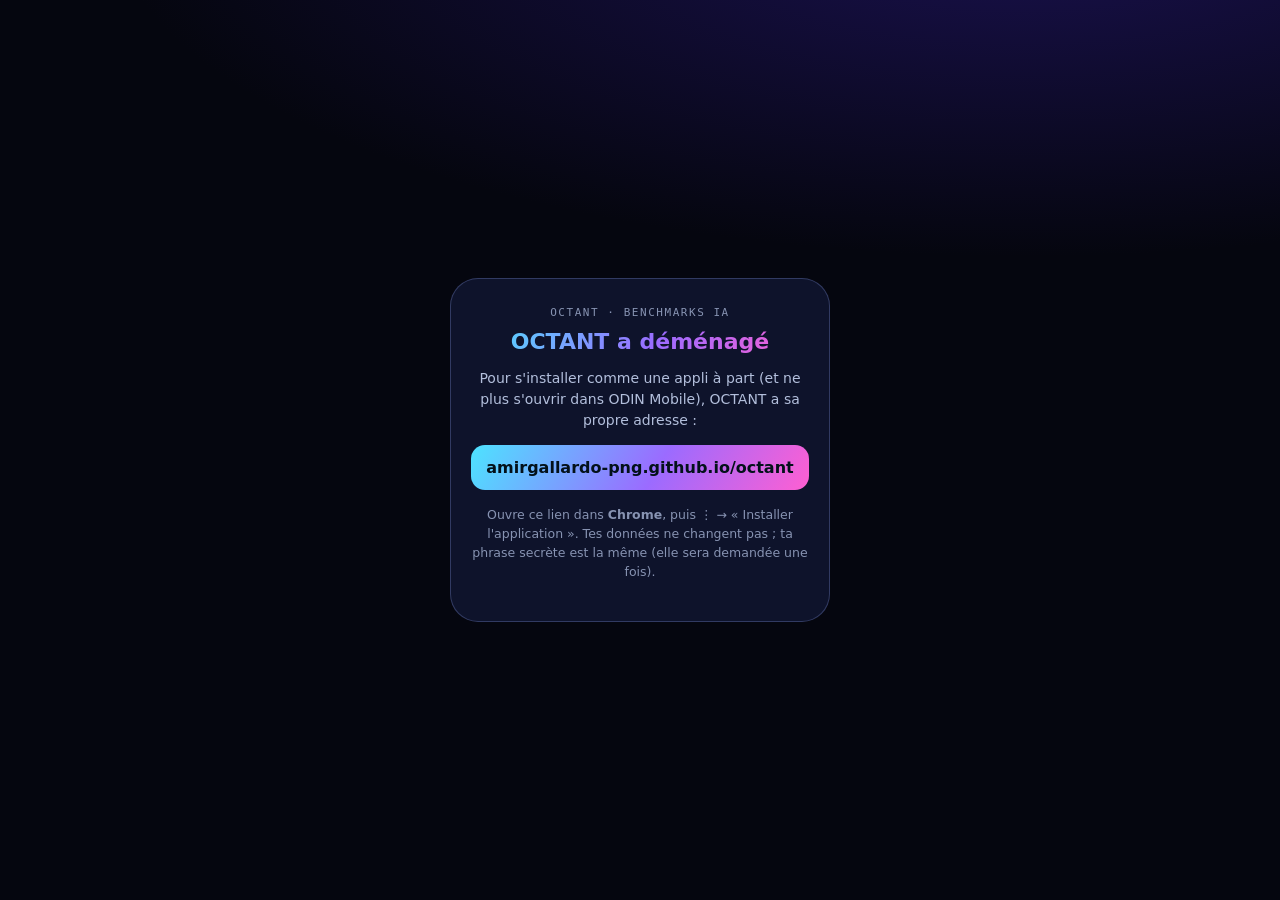
==== commit 10bb3985: "5.15.1 : odin-mobile.github.io/octant/ remplace par la page OCTANT a demenage (sans manifeste ni ser" ====
--- a/octant/index.html
+++ b/octant/index.html
@@ -3,561 +3,22 @@
 <head>
 <meta charset="utf-8">
 <meta name="viewport" content="width=device-width, initial-scale=1, viewport-fit=cover">
+<!-- OCTANT a déménagé (ODIN 5.15.1) : AUCUN manifeste, AUCUN service worker enregistré ici. Seule action : désinscrire
+     l'ancien service worker d'OCTANT (demenage.js) et donner la nouvelle adresse. -->
+<meta http-equiv="Content-Security-Policy" content="default-src 'none'; script-src 'self'; style-src 'self'; img-src 'self'; base-uri 'none'; form-action 'none'">
+<meta name="referrer" content="no-referrer">
 <meta name="theme-color" content="#05060f">
-<meta name="color-scheme" content="dark light">
-<meta name="apple-mobile-web-app-capable" content="yes">
-<meta name="apple-mobile-web-app-status-bar-style" content="black-translucent">
-<meta name="description" content="OCTANT — observatoire des benchmarks IA, 100 % local.">
-<meta http-equiv="Content-Security-Policy" content="default-src 'self'; script-src 'self'; style-src 'self' 'unsafe-inline'; font-src 'self'; img-src 'self' data: blob:; connect-src 'self'; worker-src 'self'; manifest-src 'self'; object-src 'none'; base-uri 'none'; form-action 'none'">
-<meta name="referrer" content="no-referrer">
-<link rel="manifest" href="manifest.webmanifest">
-<link rel="icon" href="icons/icon.svg" type="image/svg+xml">
-<link rel="apple-touch-icon" href="icons/icon-192.png">
-<title>OCTANT · Observatoire des benchmarks IA</title>
-<link rel="stylesheet" href="fonts/fonts.css">
-<style>
-/* ===== DESIGN TOKENS ===== */
-:root{
-  --s-half:4px; --s1:8px; --s2:16px; --s3:24px; --s4:32px; --s5:40px; --s6:48px;
-  --r-sm:10px; --r-md:16px; --r-lg:22px; --r-xl:28px; --r-pill:999px;
-  --dur-fast:160ms; --dur:220ms; --dur-slow:420ms; --ease:cubic-bezier(.2,.8,.2,1); --ease-spring:cubic-bezier(.34,1.4,.64,1);
-  --font-display:'Unbounded','Segoe UI Variable Display','Segoe UI',system-ui,sans-serif;
-  --font-text:'Manrope','Segoe UI Variable Text','Segoe UI',system-ui,-apple-system,Roboto,sans-serif;
-  --font-mono:'JetBrains Mono',ui-monospace,'SF Mono','Cascadia Mono',Consolas,monospace;
-  --dock-h:66px; --safe-b:env(safe-area-inset-bottom,0px); --safe-t:env(safe-area-inset-top,0px);
-  --blur:18px;
-}
-/* --- Theme: Neural Noir (dark) --- */
-[data-theme="neural"]{
-  --mode:dark; --bg:#05060f; --bg-2:#0a0d1f;
-  --bg-grad:radial-gradient(130% 70% at 80% -10%,#1a1150 0%,transparent 55%),radial-gradient(120% 70% at -10% 110%,#062a3d 0%,transparent 55%),#05060f;
-  --ink:#eef3ff; --ink-2:#b3bfdc; --ink-3:#8793b2; --on-accent:#03111a;
-  --accent:#4de3ff; --accent-2:#9b6bff; --accent-3:#ff5fd2;
-  --line:rgba(150,175,255,.14); --line-2:rgba(150,175,255,.26);
-  --glass:rgba(13,17,38,.58); --glass-2:rgba(18,23,50,.82); --chip:rgba(120,140,255,.08);
-  --hud:rgba(77,227,255,.55); --glow:rgba(77,227,255,.35); --shadow:0 18px 50px -18px rgba(0,0,0,.7);
-  --good:#3ff0a8; --warn:#ffc35a; --bad:#ff6b81; --focus:#4de3ff;
-  --grid:rgba(160,180,255,.10); --track:rgba(150,175,255,.10);
-  --veil:radial-gradient(120% 75% at 50% 0%,rgba(5,6,15,0) 0%,rgba(5,6,15,.35) 60%,rgba(5,6,15,.82) 100%);
-  --sig:linear-gradient(90deg,transparent,#4de3ff 30%,#9b6bff 70%,transparent);
-  --hero:linear-gradient(120deg,#4de3ff,#9b6bff 55%,#ff5fd2);
-  --c1:#5cc8f5; --c2:#f5a623; --c3:#2ec4a0; --c4:#f0e442; --c5:#6c8cff; --c6:#ff6b3d; --c7:#e08cc4; --c8:#b5a3ff; --c-other:#7d879c;
-  --heat-0:rgba(77,227,255,.06); --heat-1:#4de3ff;
-}
-/* --- Theme: Quantum Aurora (dark) --- */
-[data-theme="aurora"]{
-  --mode:dark; --bg:#020d0d; --bg-2:#061a1a;
-  --bg-grad:radial-gradient(120% 70% at 20% -10%,#073d33 0%,transparent 55%),radial-gradient(110% 60% at 110% 100%,#3a0838 0%,transparent 55%),#020d0d;
-  --ink:#ecfff8; --ink-2:#b0d6cb; --ink-3:#83a79c; --on-accent:#00140c;
-  --accent:#3dffb4; --accent-2:#ff4fd8; --accent-3:#7aa7ff;
-  --line:rgba(120,255,210,.13); --line-2:rgba(120,255,210,.26);
-  --glass:rgba(4,24,24,.56); --glass-2:rgba(6,30,30,.84); --chip:rgba(61,255,180,.07);
-  --hud:rgba(61,255,180,.55); --glow:rgba(61,255,180,.32); --shadow:0 18px 50px -18px rgba(0,0,0,.7);
-  --good:#3dffb4; --warn:#ffd166; --bad:#ff6b8b; --focus:#3dffb4;
-  --grid:rgba(140,255,215,.09); --track:rgba(120,255,210,.10);
-  --veil:radial-gradient(120% 75% at 50% 0%,rgba(2,13,13,0) 0%,rgba(2,13,13,.3) 60%,rgba(2,13,13,.84) 100%);
-  --sig:linear-gradient(90deg,transparent,#3dffb4 30%,#ff4fd8 70%,transparent);
-  --hero:linear-gradient(120deg,#3dffb4,#7aa7ff 50%,#ff4fd8);
-  --c1:#5cc8f5; --c2:#f5a623; --c3:#3dffb4; --c4:#f0e442; --c5:#7aa7ff; --c6:#ff6b3d; --c7:#ff7fe0; --c8:#c3b2ff; --c-other:#7b9690;
-  --heat-0:rgba(61,255,180,.06); --heat-1:#3dffb4;
-}
-/* --- Theme: Cryo Lab (light) --- */
-[data-theme="cryo"]{
-  --mode:light; --bg:#eaf1f8; --bg-2:#f6f9fc;
-  --bg-grad:radial-gradient(120% 70% at 85% -10%,#cfe2ff 0%,transparent 55%),radial-gradient(120% 60% at -10% 110%,#d4f3fb 0%,transparent 55%),#eaf1f8;
-  --ink:#0b1a2e; --ink-2:#34496a; --ink-3:#556985; --on-accent:#ffffff;
-  --accent:#0a62f0; --accent-2:#008fb3; --accent-3:#6b4cff;
-  --line:rgba(20,55,100,.12); --line-2:rgba(20,55,100,.22);
-  --glass:rgba(255,255,255,.62); --glass-2:rgba(255,255,255,.9); --chip:rgba(10,98,240,.06);
-  --hud:rgba(10,98,240,.55); --glow:rgba(10,98,240,.22); --shadow:0 18px 44px -20px rgba(20,50,90,.35);
-  --good:#0a8a5a; --warn:#b26b00; --bad:#c8203f; --focus:#0a62f0;
-  --grid:rgba(20,55,100,.09); --track:rgba(20,55,100,.08);
-  --veil:radial-gradient(120% 75% at 50% 0%,rgba(234,241,248,0) 0%,rgba(234,241,248,.35) 60%,rgba(234,241,248,.85) 100%);
-  --sig:linear-gradient(90deg,transparent,#0a62f0 30%,#00b4d8 70%,transparent);
-  --hero:linear-gradient(120deg,#0a62f0,#008fb3 55%,#6b4cff);
-  --c1:#0072b2; --c2:#c77a00; --c3:#007f5f; --c4:#8a7a00; --c5:#3b4fd8; --c6:#c2410c; --c7:#b0458f; --c8:#6b4fcf; --c-other:#8a94a6;
-  --heat-0:rgba(10,98,240,.05); --heat-1:#0a62f0;
-}
-/* --- Theme: Silicon Dawn (light) --- */
-[data-theme="silicon"]{
-  --mode:light; --bg:#f5efe4; --bg-2:#fbf8f2;
-  --bg-grad:radial-gradient(120% 70% at 90% -10%,#ffdcc2 0%,transparent 55%),radial-gradient(120% 60% at -10% 110%,#d7ece6 0%,transparent 55%),#f5efe4;
-  --ink:#1d140c; --ink-2:#55442f; --ink-3:#6f5c46; --on-accent:#ffffff;
-  --accent:#e0560b; --accent-2:#0f766e; --accent-3:#7c3aed;
-  --line:rgba(80,50,20,.13); --line-2:rgba(80,50,20,.24);
-  --glass:rgba(255,251,244,.66); --glass-2:rgba(255,252,246,.92); --chip:rgba(224,86,11,.06);
-  --hud:rgba(224,86,11,.55); --glow:rgba(224,86,11,.22); --shadow:0 18px 44px -20px rgba(80,50,20,.35);
-  --good:#0f7a4e; --warn:#a85d00; --bad:#c0262d; --focus:#e0560b;
-  --grid:rgba(80,50,20,.09); --track:rgba(80,50,20,.08);
-  --veil:radial-gradient(120% 75% at 50% 0%,rgba(245,239,228,0) 0%,rgba(245,239,228,.35) 60%,rgba(245,239,228,.86) 100%);
-  --sig:linear-gradient(90deg,transparent,#e0560b 30%,#0f766e 70%,transparent);
-  --hero:linear-gradient(120deg,#e0560b,#c2410c 45%,#0f766e);
-  --c1:#0072b2; --c2:#c77a00; --c3:#007f5f; --c4:#8a7a00; --c5:#3b4fd8; --c6:#c2410c; --c7:#b0458f; --c8:#6b4fcf; --c-other:#8f8576;
-  --heat-0:rgba(224,86,11,.05); --heat-1:#e0560b;
-}
-/* --- Theme: Singularité (identity) --- */
-[data-theme="singularity"]{
-  --mode:dark; --bg:#020104; --bg-2:#0b0812;
-  --bg-grad:radial-gradient(90% 55% at 50% 30%,#1b0f33 0%,transparent 60%),radial-gradient(120% 70% at 50% 120%,#071d2b 0%,transparent 60%),#020104;
-  --ink:#f6f3ff; --ink-2:#c5bcdf; --ink-3:#958bb2; --on-accent:#0d0618;
-  --accent:#c8b6ff; --accent-2:#6ef0ff; --accent-3:#ffc56e;
-  --line:rgba(200,182,255,.15); --line-2:rgba(200,182,255,.28);
-  --glass:rgba(14,10,26,.56); --glass-2:rgba(20,14,36,.86); --chip:rgba(200,182,255,.08);
-  --hud:rgba(255,197,110,.55); --glow:rgba(200,182,255,.35); --shadow:0 18px 50px -18px rgba(0,0,0,.75);
-  --good:#7cf5c4; --warn:#ffc56e; --bad:#ff7a9c; --focus:#ffc56e;
-  --grid:rgba(200,182,255,.10); --track:rgba(200,182,255,.10);
-  --veil:radial-gradient(120% 75% at 50% 0%,rgba(2,1,4,0) 0%,rgba(2,1,4,.32) 60%,rgba(2,1,4,.84) 100%);
-  --sig:linear-gradient(90deg,transparent,#6ef0ff 25%,#c8b6ff 50%,#ffc56e 75%,transparent);
-  --hero:linear-gradient(120deg,#6ef0ff,#c8b6ff 40%,#ff9bd2 70%,#ffc56e);
-  --c1:#6ef0ff; --c2:#ffb547; --c3:#4fe0b0; --c4:#f0e442; --c5:#7d9bff; --c6:#ff7a50; --c7:#ff9bd2; --c8:#c8b6ff; --c-other:#857c99;
-  --heat-0:rgba(200,182,255,.06); --heat-1:#c8b6ff;
-}
-
-/* ===== BASE ===== */
-*,*::before,*::after{box-sizing:border-box}
-html{-webkit-text-size-adjust:100%;text-size-adjust:100%;scroll-behavior:smooth}
-html,body{margin:0;padding:0}
-body{font-family:var(--font-text);background:var(--bg-grad);background-attachment:fixed;color:var(--ink);font-size:15px;line-height:1.5;min-height:100vh;overflow-x:hidden;-webkit-font-smoothing:antialiased;-moz-osx-font-smoothing:grayscale;-webkit-tap-highlight-color:transparent;transition:color var(--dur) var(--ease)}
-button,input,select,textarea{font:inherit;color:inherit}
-button{cursor:pointer;background:none;border:0;padding:0}
-svg{display:block}
-:focus-visible{outline:2px solid var(--focus);outline-offset:2px;border-radius:8px}
-.sr-only{position:absolute!important;width:1px;height:1px;overflow:hidden;clip:rect(0 0 0 0);white-space:nowrap}
-.mono{font-family:var(--font-mono);font-variant-numeric:tabular-nums;letter-spacing:-.01em}
-.muted{color:var(--ink-3)}
-.ink2{color:var(--ink-2)}
-#bg{position:fixed;inset:0;width:100vw;height:100vh;height:100lvh;z-index:0;display:block;opacity:0;transition:opacity 900ms var(--ease)}
-#bg.on{opacity:1}
-.veil{position:fixed;inset:0;z-index:1;pointer-events:none;background:var(--veil)}
-.grain{position:fixed;inset:0;z-index:1;pointer-events:none;opacity:.05;background-image:url("data:image/svg+xml;utf8,<svg xmlns='http://www.w3.org/2000/svg' width='120' height='120'><filter id='n'><feTurbulence type='fractalNoise' baseFrequency='.9' numOctaves='2' stitchTiles='stitch'/></filter><rect width='120' height='120' filter='url(%23n)'/></svg>")}
-
-/* ===== LAYOUT ===== */
-.app{position:relative;z-index:2;min-height:100vh;padding-bottom:calc(var(--dock-h) + var(--safe-b) + 36px)}
-.top{position:sticky;top:0;z-index:20;padding:calc(var(--safe-t) + 10px) 16px 10px;display:flex;align-items:center;gap:12px;background:linear-gradient(180deg,var(--glass-2),transparent);backdrop-filter:blur(14px) saturate(140%);-webkit-backdrop-filter:blur(14px) saturate(140%);mask-image:linear-gradient(180deg,#000 78%,transparent);-webkit-mask-image:linear-gradient(180deg,#000 78%,transparent)}
-.brand{display:flex;align-items:center;gap:10px;min-width:0;flex:1}
-.brand svg{flex:none;filter:drop-shadow(0 0 10px var(--glow))}
-.brand-txt{min-width:0}
-.brand-name{font-family:var(--font-display);font-weight:600;font-size:17px;letter-spacing:.18em;line-height:1.1}
-.status-line{font-family:var(--font-mono);font-size:10.5px;color:var(--ink-3);white-space:nowrap;overflow:hidden;text-overflow:ellipsis;letter-spacing:.02em}
-.status-line .live{display:inline-block;width:6px;height:6px;border-radius:50%;background:var(--good);box-shadow:0 0 8px var(--good);margin-right:6px;vertical-align:1px;animation:blink 2.4s ease-in-out infinite}
-.badge-demo{font-family:var(--font-mono);font-size:10px;font-weight:700;letter-spacing:.14em;padding:4px 8px;border-radius:var(--r-pill);color:var(--warn);border:1px solid color-mix(in srgb,var(--warn) 50%,transparent);background:color-mix(in srgb,var(--warn) 10%,transparent)}
-.icon-btn{width:40px;height:40px;border-radius:14px;display:grid;place-items:center;background:var(--chip);border:1px solid var(--line);color:var(--ink-2);transition:transform var(--dur-fast) var(--ease),background var(--dur-fast),color var(--dur-fast)}
-.icon-btn:active{transform:scale(.92)}
-.icon-btn:hover{color:var(--ink);border-color:var(--line-2)}
-main{padding:0 16px;max-width:980px;margin:0 auto}
-.space{display:none;animation:rise var(--dur-slow) var(--ease) both}
-.space.active{display:block}
-.space-head{padding:10px 2px 16px}
-.eyebrow{font-family:var(--font-mono);font-size:10.5px;letter-spacing:.22em;text-transform:uppercase;color:var(--accent);display:flex;align-items:center;gap:8px}
-.eyebrow::before{content:"";width:18px;height:1px;background:var(--accent);box-shadow:0 0 8px var(--accent)}
-.space-title{font-family:var(--font-display);font-weight:600;font-size:clamp(26px,8vw,38px);line-height:1.05;letter-spacing:-.02em;margin:8px 0 6px;background:var(--hero);-webkit-background-clip:text;background-clip:text;color:transparent}
-.space-q{margin:0;color:var(--ink-2);font-size:14.5px;max-width:52ch}
-.stack{display:flex;flex-direction:column;gap:14px}
-.grid-2{display:grid;grid-template-columns:1fr;gap:14px}
-.row{display:flex;align-items:center;gap:8px}
-.row.wrap{flex-wrap:wrap}
-.spacer{flex:1}
-
-/* ===== CARD + SIGNATURE ===== */
-.card{position:relative;border-radius:var(--r-lg);padding:16px;border:1px solid var(--line);
-  background:
-    linear-gradient(var(--hud),var(--hud)) top left/12px 1px no-repeat,
-    linear-gradient(var(--hud),var(--hud)) top left/1px 12px no-repeat,
-    linear-gradient(var(--hud),var(--hud)) top right/12px 1px no-repeat,
-    linear-gradient(var(--hud),var(--hud)) top right/1px 12px no-repeat,
-    linear-gradient(var(--hud),var(--hud)) bottom left/12px 1px no-repeat,
-    linear-gradient(var(--hud),var(--hud)) bottom left/1px 12px no-repeat,
-    linear-gradient(var(--hud),var(--hud)) bottom right/12px 1px no-repeat,
-    linear-gradient(var(--hud),var(--hud)) bottom right/1px 12px no-repeat,
-    var(--glass);
-  backdrop-filter:blur(var(--blur)) saturate(150%);-webkit-backdrop-filter:blur(var(--blur)) saturate(150%);box-shadow:var(--shadow);overflow:hidden;isolation:isolate}
-.card::before{content:"";position:absolute;left:18px;right:18px;top:0;height:1px;background:var(--sig);opacity:.85}
-.card::after{content:"";position:absolute;top:-2px;left:0;width:46px;height:5px;border-radius:5px;background:radial-gradient(closest-side,var(--accent),transparent);filter:blur(.5px);animation:signal 7s linear infinite;opacity:.9;pointer-events:none}
-.card.flat::after{display:none}
-.card-head{display:flex;align-items:flex-start;gap:10px;margin-bottom:12px}
-.card-title{font-family:var(--font-display);font-weight:500;font-size:14.5px;letter-spacing:.01em;margin:0;line-height:1.25}
-.card-sub{margin:3px 0 0;color:var(--ink-2);font-size:12.5px;line-height:1.4}
-.btn-ghost{font-size:11.5px;font-weight:700;color:var(--ink-2);padding:6px 10px;border-radius:var(--r-pill);border:1px solid var(--line);background:var(--chip);white-space:nowrap;transition:all var(--dur-fast) var(--ease)}
-.btn-ghost:hover,.btn-ghost[aria-expanded="true"]{color:var(--ink);border-color:var(--line-2)}
-.btn{display:inline-flex;align-items:center;justify-content:center;gap:8px;min-height:44px;padding:10px 16px;border-radius:14px;font-weight:700;font-size:14px;border:1px solid var(--line-2);background:var(--chip);color:var(--ink);transition:transform var(--dur-fast) var(--ease),box-shadow var(--dur),background var(--dur-fast)}
-.btn:active{transform:scale(.97)}
-.btn.primary{background:var(--hero);color:var(--on-accent);border-color:transparent;box-shadow:0 10px 30px -10px var(--glow)}
-.btn.block{width:100%}
-.btn.danger{color:var(--bad);border-color:color-mix(in srgb,var(--bad) 45%,transparent)}
-.btn svg{flex:none}
-
-/* ===== KPI ===== */
-.kpi-grid{display:grid;grid-template-columns:repeat(2,minmax(0,1fr));gap:10px}
-.kpi{padding:13px 13px 10px;min-height:150px;display:flex;flex-direction:column;text-align:left;width:100%;cursor:pointer;transition:transform var(--dur-fast) var(--ease),border-color var(--dur)}
-.kpi:active{transform:scale(.98)}
-.kpi:hover{border-color:var(--line-2)}
-.kpi-label{font-family:var(--font-mono);font-size:9.5px;letter-spacing:.16em;text-transform:uppercase;color:var(--ink-3);display:flex;align-items:center;gap:6px}
-.kpi-dot{width:7px;height:7px;border-radius:50%;flex:none;background:var(--ink-3)}
-.kpi-dot.good{background:var(--good);box-shadow:0 0 10px var(--good)}
-.kpi-dot.warn{background:var(--warn);box-shadow:0 0 10px var(--warn)}
-.kpi-dot.bad{background:var(--bad);box-shadow:0 0 10px var(--bad)}
-.kpi-value{font-family:var(--font-mono);font-weight:600;font-size:27px;line-height:1.1;margin-top:8px;letter-spacing:-.03em;font-variant-numeric:tabular-nums}
-.kpi-unit{font-size:12px;font-weight:500;color:var(--ink-3);margin-left:3px;letter-spacing:0}
-.kpi-sub{font-size:11.5px;color:var(--ink-2);margin-top:2px;white-space:nowrap;overflow:hidden;text-overflow:ellipsis}
-.kpi-foot{margin-top:auto;display:flex;align-items:flex-end;gap:6px;padding-top:6px}
-.kpi-foot svg{flex:1;min-width:0}
-.delta{font-family:var(--font-mono);font-size:10.5px;font-weight:600;padding:2px 6px;border-radius:var(--r-pill);white-space:nowrap;background:var(--track);color:var(--ink-2)}
-.delta.up{color:var(--good);background:color-mix(in srgb,var(--good) 12%,transparent)}
-.delta.down{color:var(--bad);background:color-mix(in srgb,var(--bad) 12%,transparent)}
-.kpi-def{display:none;font-size:12px;color:var(--ink-2);margin-top:8px;line-height:1.4;border-top:1px dashed var(--line);padding-top:8px}
-.kpi.open .kpi-def,.kpi:focus-visible .kpi-def{display:block}
-@media (hover:hover){.kpi:hover .kpi-def{display:block}}
-
-/* ===== MOVERS ===== */
-.movers{list-style:none;margin:0;padding:0;display:flex;flex-direction:column;gap:2px}
-.movers li{display:grid;grid-template-columns:26px 1fr;gap:10px;padding:10px 0;border-top:1px solid var(--line);font-size:14px;line-height:1.45;animation:rise var(--dur-slow) var(--ease) both}
-.movers li:first-child{border-top:0}
-.movers .ico{width:26px;height:26px;border-radius:9px;display:grid;place-items:center;background:var(--chip);border:1px solid var(--line);color:var(--accent);font-family:var(--font-mono);font-size:12px;font-weight:700}
-.movers b{font-weight:700;color:var(--ink)}
-.movers .num{font-family:var(--font-mono);font-weight:600;color:var(--accent)}
-
-/* ===== CHIPS / TOGGLES ===== */
-.chips{display:flex;gap:8px;overflow-x:auto;scroll-snap-type:x proximity;padding:2px 16px 4px;margin:0 -16px;scrollbar-width:none;-webkit-overflow-scrolling:touch}
-.chips::-webkit-scrollbar{display:none}
-.chip{flex:none;scroll-snap-align:start;min-height:36px;padding:7px 14px;border-radius:var(--r-pill);font-size:13px;font-weight:700;color:var(--ink-2);background:var(--glass);border:1px solid var(--line);backdrop-filter:blur(10px);-webkit-backdrop-filter:blur(10px);transition:all var(--dur-fast) var(--ease);display:inline-flex;align-items:center;gap:7px;white-space:nowrap}
-.chip[aria-pressed="true"],.chip.on{background:var(--hero);color:var(--on-accent);border-color:transparent;box-shadow:0 8px 22px -10px var(--glow)}
-.chip .sw{width:8px;height:8px;border-radius:50%}
-.chip.sm{min-height:30px;padding:5px 11px;font-size:12px}
-.seg{display:inline-flex;padding:3px;border-radius:var(--r-pill);background:var(--chip);border:1px solid var(--line)}
-.seg button{min-height:32px;padding:5px 14px;border-radius:var(--r-pill);font-size:12.5px;font-weight:700;color:var(--ink-2);transition:all var(--dur-fast)}
-.seg button[aria-pressed="true"]{background:var(--glass-2);color:var(--ink);box-shadow:0 2px 10px -4px rgba(0,0,0,.4),inset 0 0 0 1px var(--line-2)}
-.switch{display:flex;align-items:center;gap:10px;font-size:13px;color:var(--ink-2);cursor:pointer;min-height:36px}
-.switch input{appearance:none;-webkit-appearance:none;width:42px;height:24px;border-radius:var(--r-pill);background:var(--track);border:1px solid var(--line-2);position:relative;cursor:pointer;transition:background var(--dur);flex:none;margin:0}
-.switch input::after{content:"";position:absolute;top:2px;left:2px;width:18px;height:18px;border-radius:50%;background:var(--ink-2);transition:transform var(--dur) var(--ease-spring),background var(--dur)}
-.switch input:checked{background:color-mix(in srgb,var(--accent) 35%,transparent)}
-.switch input:checked::after{transform:translateX(18px);background:var(--accent);box-shadow:0 0 10px var(--accent)}
-
-/* ===== LEADERBOARD ===== */
-.lb{list-style:none;margin:0;padding:0}
-.lb-row{display:grid;grid-template-columns:34px 1fr auto;align-items:center;gap:10px;padding:11px 4px;border-top:1px solid var(--line);width:100%;text-align:left;border-radius:12px;transition:background var(--dur-fast);animation:rise var(--dur-slow) var(--ease) both}
-.lb li:first-child .lb-row{border-top:0}
-.lb-row:hover{background:var(--chip)}
-.lb-rank{font-family:var(--font-mono);font-weight:700;font-size:17px;color:var(--ink-3);text-align:center}
-.lb li:nth-child(1) .lb-rank{color:var(--accent);text-shadow:0 0 12px var(--glow)}
-.lb-name{font-weight:700;font-size:14.5px;line-height:1.2;display:flex;align-items:center;gap:6px;min-width:0}
-.lb-name span.n{white-space:nowrap;overflow:hidden;text-overflow:ellipsis}
-.lb-meta{font-size:11.5px;color:var(--ink-3);display:flex;gap:6px;align-items:center;margin-top:2px;flex-wrap:wrap}
-.lb-bar{height:4px;border-radius:4px;background:var(--track);margin-top:7px;overflow:hidden}
-.lb-bar i{display:block;height:100%;border-radius:4px;transform-origin:left;animation:grow 600ms var(--ease) both}
-.lb-val{font-family:var(--font-mono);font-weight:600;font-size:16px;text-align:right;font-variant-numeric:tabular-nums}
-.lb-val small{display:block;font-size:10.5px;font-weight:600;margin-top:2px}
-.tag{font-family:var(--font-mono);font-size:9.5px;font-weight:700;letter-spacing:.06em;padding:1px 6px;border-radius:6px;border:1px solid var(--line-2);color:var(--ink-2);white-space:nowrap}
-.tag.warn{color:var(--warn);border-color:color-mix(in srgb,var(--warn) 45%,transparent)}
-.tag.bad{color:var(--bad);border-color:color-mix(in srgb,var(--bad) 45%,transparent)}
-.tag.good{color:var(--good);border-color:color-mix(in srgb,var(--good) 45%,transparent)}
-.tag.acc{color:var(--accent);border-color:color-mix(in srgb,var(--accent) 45%,transparent)}
-.vdot{width:8px;height:8px;border-radius:50%;flex:none;display:inline-block}
-.up{color:var(--good)} .down{color:var(--bad)}
-
-/* ===== CHARTS ===== */
-.chart{position:relative;width:100%}
-.chart svg{width:100%;height:auto;overflow:visible}
-.chart text{font-family:var(--font-mono);font-size:10px;fill:var(--ink-3)}
-.chart .lbl{font-family:var(--font-text);font-weight:600;fill:var(--ink-2)}
-.chart .lbl-strong{font-family:var(--font-text);font-weight:700;fill:var(--ink)}
-.chart .gridline{stroke:var(--grid);stroke-width:1}
-.chart .axis{stroke:var(--line-2);stroke-width:1}
-.draw{stroke-dasharray:var(--len);stroke-dashoffset:var(--len);animation:draw 900ms var(--ease) forwards}
-.pop{transform-box:fill-box;transform-origin:center;animation:pop 360ms var(--ease-spring) both}
-.growy{transform-box:fill-box;transform-origin:bottom;animation:growy 520ms var(--ease) both}
-.growx{transform-box:fill-box;transform-origin:left;animation:grow 520ms var(--ease) both}
-.fadein{animation:fade 600ms var(--ease) both}
-.legend{display:flex;flex-wrap:wrap;gap:6px;margin-top:10px}
-.legend button{display:inline-flex;align-items:center;gap:6px;font-size:11.5px;font-weight:700;color:var(--ink-2);padding:5px 9px;border-radius:var(--r-pill);border:1px solid var(--line);background:var(--chip);min-height:30px;transition:opacity var(--dur-fast)}
-.legend button[aria-pressed="false"]{opacity:.42;text-decoration:line-through}
-.legend .sw{width:9px;height:9px;border-radius:3px}
-.data-table{display:none;margin-top:12px}
-.data-table.open{display:block;animation:rise var(--dur) var(--ease)}
-.table-wrap{overflow-x:auto;-webkit-overflow-scrolling:touch;border-radius:12px;border:1px solid var(--line)}
-table{border-collapse:collapse;width:100%;font-size:12.5px}
-th,td{padding:8px 10px;text-align:left;border-bottom:1px solid var(--line);white-space:nowrap}
-th{font-family:var(--font-mono);font-size:10px;letter-spacing:.1em;text-transform:uppercase;color:var(--ink-3);font-weight:600;background:var(--chip);position:sticky;top:0}
-td.n,th.n{text-align:right;font-family:var(--font-mono);font-variant-numeric:tabular-nums}
-tr:last-child td{border-bottom:0}
-.empty{padding:26px 12px;text-align:center;color:var(--ink-2);font-size:13.5px}
-.empty b{display:block;font-family:var(--font-display);font-weight:500;color:var(--ink);margin-bottom:4px;font-size:14px}
-.hm-wrap{overflow-x:auto;margin:0 -4px;padding:0 4px;-webkit-overflow-scrolling:touch}
-
-/* ===== RANGE ===== */
-.range{width:100%;appearance:none;-webkit-appearance:none;height:28px;background:transparent;margin:0}
-.range::-webkit-slider-runnable-track{height:4px;border-radius:4px;background:linear-gradient(90deg,var(--accent) 0 var(--p,50%),var(--track) var(--p,50%) 100%)}
-.range::-moz-range-track{height:4px;border-radius:4px;background:linear-gradient(90deg,var(--accent) 0 var(--p,50%),var(--track) var(--p,50%) 100%)}
-.range::-webkit-slider-thumb{-webkit-appearance:none;width:22px;height:22px;border-radius:50%;margin-top:-9px;background:var(--bg-2);border:2px solid var(--accent);box-shadow:0 0 0 4px color-mix(in srgb,var(--accent) 18%,transparent),0 0 14px var(--glow)}
-.range::-moz-range-thumb{width:18px;height:18px;border-radius:50%;background:var(--bg-2);border:2px solid var(--accent);box-shadow:0 0 14px var(--glow)}
-.slider-row{display:grid;grid-template-columns:1fr auto;gap:0 10px;align-items:center;padding:2px 0}
-.slider-row label{font-size:13px;font-weight:700}
-.slider-row output{font-family:var(--font-mono);font-size:13px;color:var(--accent);min-width:22px;text-align:right}
-.slider-row .range{grid-column:1/-1}
-
-/* ===== DOCK ===== */
-.dock{position:fixed;z-index:30;left:10px;right:10px;bottom:calc(10px + var(--safe-b));height:var(--dock-h);border-radius:24px;display:grid;grid-template-columns:repeat(5,1fr);padding:6px;background:var(--glass-2);border:1px solid var(--line-2);backdrop-filter:blur(22px) saturate(170%);-webkit-backdrop-filter:blur(22px) saturate(170%);box-shadow:0 20px 50px -14px rgba(0,0,0,.55),inset 0 1px 0 rgba(255,255,255,.06)}
-.dock-ind{position:absolute;top:6px;left:6px;width:0;height:0;border-radius:18px;background:color-mix(in srgb,var(--accent) 13%,transparent);border:1px solid color-mix(in srgb,var(--accent) 35%,transparent);transition:transform 380ms var(--ease-spring),width 380ms var(--ease),height 380ms var(--ease);pointer-events:none}
-.dock-ind::after{content:"";position:absolute;left:50%;top:-7px;width:22px;height:3px;margin-left:-11px;border-radius:3px;background:var(--accent);box-shadow:0 0 12px var(--accent)}
-.dock button{position:relative;z-index:1;display:flex;flex-direction:column;align-items:center;justify-content:center;gap:3px;color:var(--ink-3);font-size:10px;font-weight:700;letter-spacing:.02em;border-radius:18px;transition:color var(--dur)}
-.dock button[aria-current="page"]{color:var(--ink)}
-.dock button[aria-current="page"] svg{color:var(--accent);filter:drop-shadow(0 0 6px var(--glow))}
-.dock svg{width:22px;height:22px}
-
-/* ===== SHEETS ===== */
-.scrim{position:fixed;inset:0;z-index:40;background:rgba(0,0,0,.45);opacity:0;pointer-events:none;transition:opacity var(--dur) var(--ease);backdrop-filter:blur(2px);-webkit-backdrop-filter:blur(2px)}
-.scrim.on{opacity:1;pointer-events:auto}
-.sheet{position:fixed;z-index:50;left:0;right:0;bottom:0;max-height:88vh;max-height:88dvh;display:flex;flex-direction:column;border-radius:28px 28px 0 0;background:var(--glass-2);border:1px solid var(--line-2);border-bottom:0;backdrop-filter:blur(26px) saturate(170%);-webkit-backdrop-filter:blur(26px) saturate(170%);transform:translateY(105%);transition:transform 360ms var(--ease);box-shadow:0 -20px 60px -20px rgba(0,0,0,.6);visibility:hidden}
-.sheet.on{transform:none;visibility:visible}
-.sheet::before{content:"";position:absolute;left:30px;right:30px;top:0;height:1px;background:var(--sig)}
-.sheet-grip{width:42px;height:5px;border-radius:5px;background:var(--line-2);margin:10px auto 4px;flex:none}
-.sheet-head{display:flex;align-items:center;gap:10px;padding:6px 18px 10px;flex:none}
-.sheet-title{font-family:var(--font-display);font-weight:600;font-size:18px;margin:0;flex:1}
-.sheet-body{overflow-y:auto;padding:4px 18px calc(24px + var(--safe-b));-webkit-overflow-scrolling:touch;overscroll-behavior:contain}
-.nav-grid{display:grid;grid-template-columns:repeat(2,1fr);gap:10px}
-.nav-tile{display:flex;flex-direction:column;align-items:flex-start;gap:8px;padding:14px;border-radius:18px;border:1px solid var(--line);background:var(--chip);text-align:left;min-height:96px;transition:border-color var(--dur-fast),transform var(--dur-fast)}
-.nav-tile:active{transform:scale(.97)}
-.nav-tile[aria-current="page"]{border-color:var(--accent);box-shadow:0 0 0 1px var(--accent) inset,0 10px 30px -14px var(--glow)}
-.nav-tile svg{color:var(--accent);width:22px;height:22px}
-.nav-tile b{font-family:var(--font-display);font-weight:500;font-size:14px}
-.nav-tile span{font-size:11.5px;color:var(--ink-3);line-height:1.3}
-.sec-label{font-family:var(--font-mono);font-size:10.5px;letter-spacing:.2em;text-transform:uppercase;color:var(--ink-3);margin:20px 2px 10px}
-.theme-grid{display:grid;grid-template-columns:repeat(2,1fr);gap:10px}
-.theme-tile{position:relative;border-radius:18px;overflow:hidden;border:1px solid var(--line);min-height:104px;padding:12px;text-align:left;display:flex;flex-direction:column;justify-content:flex-end;color:#fff;transition:transform var(--dur-fast),box-shadow var(--dur)}
-.theme-tile:active{transform:scale(.97)}
-.theme-tile[aria-pressed="true"]{box-shadow:0 0 0 2px var(--accent),0 12px 30px -12px var(--glow)}
-.theme-tile b{font-family:var(--font-display);font-weight:600;font-size:13px;position:relative;text-shadow:0 1px 8px rgba(0,0,0,.5)}
-.theme-tile span{font-size:10.5px;opacity:.85;position:relative;text-shadow:0 1px 6px rgba(0,0,0,.5)}
-.theme-tile.light{color:#0b1a2e}
-.theme-tile.light b,.theme-tile.light span{text-shadow:none}
-.theme-tile .tt-bg{position:absolute;inset:0}
-.theme-tile .check{position:absolute;top:10px;right:10px;width:22px;height:22px;border-radius:50%;background:rgba(255,255,255,.9);color:#000;display:none;place-items:center;font-size:12px;font-weight:800}
-.theme-tile[aria-pressed="true"] .check{display:grid}
-textarea.code{width:100%;min-height:220px;border-radius:14px;padding:12px;border:1px solid var(--line-2);background:var(--chip);font-family:var(--font-mono);font-size:12px;line-height:1.5;resize:vertical}
-input.text{width:100%;min-height:44px;border-radius:12px;padding:10px 12px;border:1px solid var(--line-2);background:var(--chip);font-size:14px}
-pre.code{margin:0;padding:12px;border-radius:12px;background:var(--chip);border:1px solid var(--line);font-family:var(--font-mono);font-size:11.5px;line-height:1.55;overflow-x:auto;white-space:pre;color:var(--ink-2)}
-.pick-list{list-style:none;margin:0;padding:0}
-.pick-list button{display:flex;align-items:center;gap:10px;width:100%;padding:12px 6px;border-bottom:1px solid var(--line);text-align:left;min-height:52px}
-.pick-list .box{width:22px;height:22px;border-radius:7px;border:1.5px solid var(--line-2);display:grid;place-items:center;flex:none;font-size:13px;font-weight:800;color:var(--on-accent)}
-.pick-list button[aria-pressed="true"] .box{background:var(--accent);border-color:var(--accent)}
-
-/* ===== MISC ===== */
-.tooltip{position:fixed;z-index:60;pointer-events:none;min-width:120px;max-width:240px;padding:9px 11px;border-radius:12px;background:var(--glass-2);border:1px solid var(--line-2);box-shadow:0 14px 34px -10px rgba(0,0,0,.55);backdrop-filter:blur(16px);-webkit-backdrop-filter:blur(16px);font-size:12px;opacity:0;transform:translateY(4px);transition:opacity var(--dur-fast),transform var(--dur-fast)}
-.tooltip.on{opacity:1;transform:none}
-.tooltip .tt-t{font-weight:800;margin-bottom:4px;font-size:12.5px}
-.tooltip .tt-r{display:flex;align-items:center;gap:6px;justify-content:space-between}
-.tooltip .tt-r span:last-child{font-family:var(--font-mono);font-weight:600}
-.toast{position:fixed;z-index:70;left:50%;bottom:calc(var(--dock-h) + var(--safe-b) + 22px);transform:translate(-50%,20px);opacity:0;padding:11px 16px;border-radius:14px;background:var(--glass-2);border:1px solid var(--line-2);font-size:13px;font-weight:700;box-shadow:0 14px 34px -10px rgba(0,0,0,.5);backdrop-filter:blur(16px);-webkit-backdrop-filter:blur(16px);transition:all var(--dur) var(--ease);max-width:calc(100vw - 32px);pointer-events:none}
-.toast.on{opacity:1;transform:translate(-50%,0)}
-.notice{margin:0 16px 12px;padding:10px 12px;border-radius:14px;font-size:12.5px;line-height:1.4;border:1px solid color-mix(in srgb,var(--warn) 40%,transparent);background:color-mix(in srgb,var(--warn) 9%,transparent);color:var(--ink);display:none;max-width:948px}
-.notice.on{display:block}
-.local-band{display:flex;align-items:center;gap:8px;font-family:var(--font-mono);font-size:10.5px;letter-spacing:.06em;color:var(--ink-3);justify-content:center;padding:18px 0 4px;text-align:center}
-.local-band svg{color:var(--good)}
-.podium-names{display:grid;grid-template-columns:repeat(3,1fr);gap:6px;text-align:center;margin-top:8px}
-.podium-names div{font-size:12px;font-weight:700;line-height:1.25;min-width:0;overflow:hidden;text-overflow:ellipsis}
-.podium-names small{display:block;font-weight:500;color:var(--ink-3);font-size:10.5px}
-.stat-grid{display:grid;grid-template-columns:repeat(3,1fr);gap:8px}
-.stat{padding:10px;border-radius:14px;background:var(--chip);border:1px solid var(--line)}
-.stat b{display:block;font-family:var(--font-mono);font-size:18px;font-weight:600}
-.stat span{font-size:10.5px;color:var(--ink-3);line-height:1.2;display:block;margin-top:2px}
-.log{list-style:none;margin:0;padding:0}
-.log li{display:grid;grid-template-columns:auto 1fr;gap:4px 10px;padding:10px 0;border-top:1px solid var(--line);font-size:12.5px}
-.log li:first-child{border-top:0}
-.log .where{grid-column:2;font-family:var(--font-mono);font-size:10.5px;color:var(--ink-3)}
-.src{display:grid;grid-template-columns:1fr auto;gap:4px 10px;align-items:center;padding:12px 0;border-top:1px solid var(--line)}
-.src:first-child{border-top:0}
-.src-name{font-weight:700;font-size:14px;min-width:0;overflow:hidden;text-overflow:ellipsis;white-space:nowrap}
-.src-meta{font-family:var(--font-mono);font-size:10.5px;color:var(--ink-3);grid-column:1}
-.verdict{list-style:none;margin:0;padding:0;display:flex;flex-direction:column;gap:8px}
-.verdict li{font-size:13.5px;padding-left:16px;position:relative}
-.verdict li::before{content:"";position:absolute;left:0;top:8px;width:6px;height:6px;border-radius:2px;background:var(--accent);box-shadow:0 0 8px var(--accent);transform:rotate(45deg)}
-.scen-cols{display:grid;grid-auto-flow:column;grid-auto-columns:minmax(220px,1fr);gap:10px;overflow-x:auto;padding-bottom:4px;-webkit-overflow-scrolling:touch;scroll-snap-type:x mandatory}
-.scen-col{scroll-snap-align:start;border-radius:16px;border:1px solid var(--line);background:var(--chip);padding:12px}
-.scen-col h4{margin:0 0 8px;font-family:var(--font-display);font-weight:500;font-size:13px}
-.scen-col ol{margin:0;padding:0;list-style:none;counter-reset:r}
-.scen-col li{counter-increment:r;display:flex;gap:8px;align-items:center;font-size:12.5px;padding:6px 0;border-top:1px solid var(--line)}
-.scen-col li:first-child{border-top:0}
-.scen-col li::before{content:counter(r);font-family:var(--font-mono);font-weight:700;color:var(--ink-3);width:14px}
-.scen-col li.common{color:var(--accent)}
-.scen-col li span.s{margin-left:auto;font-family:var(--font-mono);font-size:11.5px}
-.forecast-big{font-family:var(--font-display);font-size:22px;font-weight:600;line-height:1.15;margin:4px 0}
-.spec{display:grid;grid-template-columns:repeat(2,1fr);gap:8px;margin:4px 0 4px}
-.spec div{padding:9px 10px;border-radius:12px;background:var(--chip);border:1px solid var(--line)}
-.spec b{display:block;font-family:var(--font-mono);font-size:14px}
-.spec span{font-size:10.5px;color:var(--ink-3)}
-.print-only{display:none!important}
-.report-head{display:flex;align-items:center;gap:12px}
-footer.foot{padding:4px 16px 0;text-align:center}
-
-/* ===== MOTION ===== */
-@keyframes rise{from{opacity:0;transform:translateY(10px)}to{opacity:1;transform:none}}
-@keyframes fade{from{opacity:0}to{opacity:1}}
-@keyframes grow{from{transform:scaleX(0)}to{transform:scaleX(1)}}
-@keyframes growy{from{transform:scaleY(0)}to{transform:scaleY(1)}}
-@keyframes draw{to{stroke-dashoffset:0}}
-@keyframes pop{from{opacity:0;transform:scale(.3)}to{opacity:1;transform:scale(1)}}
-@keyframes blink{0%,100%{opacity:1}50%{opacity:.35}}
-@keyframes signal{0%{transform:translateX(-60px)}100%{transform:translateX(560px)}}
-@keyframes spin{to{transform:rotate(360deg)}}
-.eco .card,.eco .chip,.eco .top{backdrop-filter:none;-webkit-backdrop-filter:none}
-.eco .card{background-color:var(--glass-2)}
-.eco .card::after{animation:none;display:none}
-@media (prefers-reduced-motion:reduce){
-  *,*::before,*::after{animation-duration:1ms!important;animation-iteration-count:1!important;transition-duration:1ms!important;scroll-behavior:auto!important}
-  .draw{stroke-dashoffset:0}
-  .card::after{display:none}
-}
-
-/* ===== LARGE SCREENS ===== */
-@media (min-width:768px){
-  .app{padding-left:104px;padding-bottom:40px}
-  .top{padding-left:24px;padding-right:24px}
-  main{padding:0 24px}
-  .dock{left:16px;right:auto;top:16px;bottom:16px;width:76px;height:auto;grid-template-columns:1fr;grid-template-rows:repeat(5,72px);align-content:center}
-  .dock-ind::after{left:-7px;top:50%;width:3px;height:22px;margin:-11px 0 0}
-  .kpi-grid{grid-template-columns:repeat(3,minmax(0,1fr))}
-  .grid-2{grid-template-columns:1fr 1fr}
-  .sheet{left:50%;right:auto;width:560px;margin-left:-280px}
-  .toast{bottom:28px}
-  .notice{margin-left:auto;margin-right:auto}
-}
-
-/* ===== PRINT ===== */
-@media print{
-  @page{margin:14mm}
-  html[data-theme]{--ink:#111;--ink-2:#333;--ink-3:#555;--line:#d9d9d9;--line-2:#bbb;--grid:#e6e6e6;--track:#eee;--chip:#f6f6f6;--glass:#fff;--glass-2:#fff;--accent:#0a62f0;--hero:linear-gradient(90deg,#111,#111);--good:#0a7a4a;--warn:#9a5b00;--bad:#b3203a;
-    --c1:#0072b2;--c2:#c77a00;--c3:#007f5f;--c4:#8a7a00;--c5:#3b4fd8;--c6:#c2410c;--c7:#b0458f;--c8:#6b4fcf;--c-other:#8a94a6;--heat-0:#eef3ff;--heat-1:#0a62f0}
-  body{background:#fff!important;color:#111!important;font-size:11pt}
-  #bg,.veil,.grain,.dock,.top,.scrim,.sheet,.tooltip,.toast,.notice,.no-print,.local-band{display:none!important}
-  .app{padding:0!important}
-  main{max-width:none;padding:0}
-  .space{display:none!important;animation:none}
-  #space-report{display:block!important}
-  .card{background:#fff!important;border:1px solid #ccc;box-shadow:none;backdrop-filter:none;-webkit-backdrop-filter:none;break-inside:avoid;page-break-inside:avoid;color:#111}
-  .card::before,.card::after{display:none}
-  .space-title{color:#111!important;background:none!important;-webkit-text-fill-color:#111}
-  .print-only{display:flex!important}
-  .chart text{fill:#333}
-  th{background:#f2f2f2}
-  *{animation:none!important;transition:none!important}
-  .draw{stroke-dashoffset:0!important}
-}
-</style>
-<link rel="stylesheet" href="octant-pc.css">
+<title>OCTANT a déménagé</title>
+<link rel="stylesheet" href="demenage.css">
+<script src="demenage.js" defer></script>
 </head>
 <body>
-<svg width="0" height="0" style="position:absolute" aria-hidden="true" focusable="false">
-  <defs>
-    <symbol id="i-pulse" viewBox="0 0 24 24"><path d="M3 12h4l2-6 4 12 2-6h6" fill="none" stroke="currentColor" stroke-width="1.8" stroke-linecap="round" stroke-linejoin="round"/></symbol>
-    <symbol id="i-arena" viewBox="0 0 24 24"><g fill="none" stroke="currentColor" stroke-width="1.8" stroke-linecap="round"><path d="M5 20v-8M12 20V5M19 20v-5M3 20h18"/></g></symbol>
-    <symbol id="i-duel" viewBox="0 0 24 24"><g fill="none" stroke="currentColor" stroke-width="1.8"><circle cx="9" cy="12" r="5.5"/><circle cx="15" cy="12" r="5.5"/></g></symbol>
-    <symbol id="i-frontier" viewBox="0 0 24 24"><g fill="none" stroke="currentColor" stroke-width="1.8" stroke-linecap="round"><path d="M4 20c4-1 7-4 9-8s4-6 7-7"/></g><g fill="currentColor"><circle cx="6" cy="14" r="1.4"/><circle cx="11" cy="17" r="1.4"/><circle cx="16" cy="13" r="1.4"/><circle cx="18" cy="18" r="1.4"/></g></symbol>
-    <symbol id="i-more" viewBox="0 0 24 24"><g fill="currentColor"><circle cx="7" cy="7" r="2"/><circle cx="17" cy="7" r="2"/><circle cx="7" cy="17" r="2"/><circle cx="17" cy="17" r="2"/></g></symbol>
-    <symbol id="i-traj" viewBox="0 0 24 24"><g fill="none" stroke="currentColor" stroke-width="1.8" stroke-linecap="round" stroke-linejoin="round"><path d="M3 17l5-5 4 3 8-8"/><path d="M14 7h6v6"/></g></symbol>
-    <symbol id="i-sim" viewBox="0 0 24 24"><g fill="none" stroke="currentColor" stroke-width="1.8" stroke-linecap="round"><path d="M4 6h9M19 6h1M4 12h3M11 12h9M4 18h11M19 18h1"/><circle cx="16" cy="6" r="2.2"/><circle cx="9" cy="12" r="2.2"/><circle cx="17" cy="18" r="2.2"/></g></symbol>
-    <symbol id="i-flux" viewBox="0 0 24 24"><g fill="none" stroke="currentColor" stroke-width="1.8"><ellipse cx="12" cy="5.5" rx="7" ry="2.5"/><path d="M5 5.5v6c0 1.4 3.1 2.5 7 2.5s7-1.1 7-2.5v-6M5 11.5v6c0 1.4 3.1 2.5 7 2.5s7-1.1 7-2.5v-6"/></g></symbol>
-    <symbol id="i-report" viewBox="0 0 24 24"><g fill="none" stroke="currentColor" stroke-width="1.8" stroke-linejoin="round" stroke-linecap="round"><path d="M7 3h7l5 5v13H7z"/><path d="M14 3v5h5M10 13h6M10 17h6"/></g></symbol>
-    <symbol id="i-theme" viewBox="0 0 24 24"><g fill="none" stroke="currentColor" stroke-width="1.8" stroke-linecap="round"><circle cx="12" cy="12" r="3.2"/><path d="M12 2.5v3M12 18.5v3M2.5 12h3M18.5 12h3M5.3 5.3l2.1 2.1M16.6 16.6l2.1 2.1M5.3 18.7l2.1-2.1M16.6 7.4l2.1-2.1"/></g></symbol>
-    <symbol id="i-close" viewBox="0 0 24 24"><path d="M6 6l12 12M18 6L6 18" fill="none" stroke="currentColor" stroke-width="2" stroke-linecap="round"/></symbol>
-    <symbol id="i-share" viewBox="0 0 24 24"><g fill="none" stroke="currentColor" stroke-width="1.8" stroke-linecap="round" stroke-linejoin="round"><path d="M12 3v12M7 8l5-5 5 5M5 13v7h14v-7"/></g></symbol>
-    <symbol id="i-print" viewBox="0 0 24 24"><g fill="none" stroke="currentColor" stroke-width="1.8" stroke-linejoin="round"><path d="M7 9V3h10v6"/><rect x="3" y="9" width="18" height="8" rx="2"/><path d="M7 14h10v7H7z"/></g></symbol>
-    <symbol id="i-download" viewBox="0 0 24 24"><g fill="none" stroke="currentColor" stroke-width="1.8" stroke-linecap="round" stroke-linejoin="round"><path d="M12 3v12M7 10l5 5 5-5M5 21h14"/></g></symbol>
-    <symbol id="i-upload" viewBox="0 0 24 24"><g fill="none" stroke="currentColor" stroke-width="1.8" stroke-linecap="round" stroke-linejoin="round"><path d="M12 21V9M7 14l5-5 5 5M5 3h14"/></g></symbol>
-    <symbol id="i-shield" viewBox="0 0 24 24"><g fill="none" stroke="currentColor" stroke-width="1.8" stroke-linejoin="round" stroke-linecap="round"><path d="M12 3l7 3v6c0 4.5-3 7.5-7 9-4-1.5-7-4.5-7-9V6z"/><path d="M9 12l2 2 4-4"/></g></symbol>
-    <symbol id="i-plus" viewBox="0 0 24 24"><path d="M12 5v14M5 12h14" fill="none" stroke="currentColor" stroke-width="2" stroke-linecap="round"/></symbol>
-    <symbol id="i-copy" viewBox="0 0 24 24"><g fill="none" stroke="currentColor" stroke-width="1.8" stroke-linejoin="round"><rect x="8" y="8" width="12" height="12" rx="2.5"/><path d="M16 8V5.5A1.5 1.5 0 0 0 14.5 4h-9A1.5 1.5 0 0 0 4 5.5v9A1.5 1.5 0 0 0 5.5 16H8"/></g></symbol>
-    <symbol id="i-spark" viewBox="0 0 24 24"><path d="M12 3l1.8 5.2L19 10l-5.2 1.8L12 17l-1.8-5.2L5 10l5.2-1.8z" fill="currentColor"/></symbol>
-    <symbol id="i-bolt" viewBox="0 0 24 24"><path d="M13 3L5 13h6l-1 8 8-10h-6z" fill="none" stroke="currentColor" stroke-width="1.8" stroke-linejoin="round"/></symbol>
-    <symbol id="i-paste" viewBox="0 0 24 24"><g fill="none" stroke="currentColor" stroke-width="1.8" stroke-linejoin="round" stroke-linecap="round"><path d="M9 4h6v3H9z"/><path d="M15 5h3v16H6V5h3M9 12h6M9 16h4"/></g></symbol>
-    <symbol id="i-trash" viewBox="0 0 24 24"><g fill="none" stroke="currentColor" stroke-width="1.8" stroke-linecap="round" stroke-linejoin="round"><path d="M4 7h16M9 7V4h6v3M6 7l1 14h10l1-14"/></g></symbol>
-    <symbol id="logo" viewBox="0 0 40 40">
-      <defs><linearGradient id="lgLogo" x1="0" y1="0" x2="1" y2="1"><stop offset="0" style="stop-color:var(--accent)"/><stop offset="1" style="stop-color:var(--accent-2)"/></linearGradient></defs>
-      <polygon points="35.7,13.5 26.5,4.3 13.5,4.3 4.3,13.5 4.3,26.5 13.5,35.7 26.5,35.7 35.7,26.5" fill="url(#lgLogo)" fill-opacity=".12" stroke="url(#lgLogo)" stroke-width="1.6" stroke-linejoin="round"/>
-      <g stroke="url(#lgLogo)" stroke-width="1.4" stroke-linecap="round"><path d="M20 20L12 13M20 20L29.5 15M20 20L15.5 29M20 20L27 28"/></g>
-      <g fill="url(#lgLogo)"><circle cx="20" cy="20" r="3.4"/><circle cx="12" cy="13" r="1.7"/><circle cx="29.5" cy="15" r="1.7"/><circle cx="15.5" cy="29" r="1.7"/><circle cx="27" cy="28" r="1.7"/></g>
-    </symbol>
-  </defs>
-</svg>
-
-<canvas id="bg" aria-hidden="true"></canvas>
-<div class="veil" aria-hidden="true"></div>
-<div class="grain" aria-hidden="true"></div>
-<a class="sr-only" href="#main">Aller au contenu</a>
-
-<div class="app" id="app">
-  <header class="top">
-    <div class="brand">
-      <svg width="34" height="34" aria-hidden="true"><use href="#logo"/></svg>
-      <div class="brand-txt">
-        <div class="brand-name" id="brandName">OCTANT</div>
-        <div class="status-line" id="statusLine"><span class="live"></span>Initialisation…</div>
-      </div>
-    </div>
-    <span class="badge-demo" id="demoBadge" hidden title="Scores fictifs générés pour la démonstration">DÉMO</span>
-    <button class="badge-demo badge-pc" id="pcBadge" type="button" hidden aria-label="Données du PC : actualiser"><span class="pc-l1" id="pcL1">DONNÉES DU PC</span><span class="pc-l2" id="pcL2"></span></button>
-    <button class="icon-btn" id="btnTheme" type="button" aria-label="Ouvrir les thèmes et les espaces"><svg width="20" height="20" aria-hidden="true"><use href="#i-theme"/></svg></button>
-  </header>
-  <div class="notice" id="notice" role="status"></div>
-  <main id="main" tabindex="-1">
-    <section class="space" id="space-pulse" aria-labelledby="title-pulse"></section>
-    <section class="space" id="space-arena" aria-labelledby="title-arena"></section>
-    <section class="space" id="space-duel" aria-labelledby="title-duel"></section>
-    <section class="space" id="space-frontier" aria-labelledby="title-frontier"></section>
-    <section class="space" id="space-trajectory" aria-labelledby="title-trajectory"></section>
-    <section class="space" id="space-simulator" aria-labelledby="title-simulator"></section>
-    <section class="space" id="space-flux" aria-labelledby="title-flux"></section>
-    <section class="space" id="space-report" aria-labelledby="title-report"></section>
-  </main>
-  <footer class="foot no-print">
-    <div class="local-band"><svg width="14" height="14" aria-hidden="true"><use href="#i-shield"/></svg><span>100 % local · vos fichiers ne quittent pas ce navigateur</span></div>
-    <p class="pc-avert" id="pcAvert" hidden></p>
-  </footer>
-</div>
-
-<nav class="dock" id="dock" aria-label="Espaces principaux"><span class="dock-ind" id="dockInd" aria-hidden="true"></span></nav>
-<div class="scrim" id="scrim" aria-hidden="true"></div>
-
-<section class="sheet" id="sheet-more" role="dialog" aria-modal="true" aria-labelledby="sheet-more-title">
-  <div class="sheet-grip" aria-hidden="true"></div>
-  <div class="sheet-head"><h2 class="sheet-title" id="sheet-more-title">Navigation &amp; thèmes</h2><button class="icon-btn" type="button" data-close aria-label="Fermer"><svg width="18" height="18" aria-hidden="true"><use href="#i-close"/></svg></button></div>
-  <div class="sheet-body" id="sheet-more-body"></div>
-</section>
-<section class="sheet" id="sheet-paste" role="dialog" aria-modal="true" aria-labelledby="sheet-paste-title">
-  <div class="sheet-grip" aria-hidden="true"></div>
-  <div class="sheet-head"><h2 class="sheet-title" id="sheet-paste-title">Coller un JSON</h2><button class="icon-btn" type="button" data-close aria-label="Fermer"><svg width="18" height="18" aria-hidden="true"><use href="#i-close"/></svg></button></div>
-  <div class="sheet-body" id="sheet-paste-body"></div>
-</section>
-<section class="sheet" id="sheet-model" role="dialog" aria-modal="true" aria-labelledby="sheet-model-title">
-  <div class="sheet-grip" aria-hidden="true"></div>
-  <div class="sheet-head"><h2 class="sheet-title" id="sheet-model-title">Fiche modèle</h2><button class="icon-btn" type="button" data-close aria-label="Fermer"><svg width="18" height="18" aria-hidden="true"><use href="#i-close"/></svg></button></div>
-  <div class="sheet-body" id="sheet-model-body"></div>
-</section>
-<section class="sheet" id="sheet-pick" role="dialog" aria-modal="true" aria-labelledby="sheet-pick-title">
-  <div class="sheet-grip" aria-hidden="true"></div>
-  <div class="sheet-head"><h2 class="sheet-title" id="sheet-pick-title">Choisir les modèles</h2><button class="icon-btn" type="button" data-close aria-label="Fermer"><svg width="18" height="18" aria-hidden="true"><use href="#i-close"/></svg></button></div>
-  <div class="sheet-body" id="sheet-pick-body"></div>
-</section>
-
-<section class="pc-verrou" id="pcVerrou" hidden role="dialog" aria-modal="true" aria-labelledby="pcVerrouTitre">
-  <div class="pc-carte">
-    <svg width="46" height="46" aria-hidden="true"><use href="#logo"/></svg>
-    <h2 class="pc-titre" id="pcVerrouTitre">OCTANT</h2>
-    <p class="pc-sous">Données du PC · chiffrées</p>
-    <form id="pcForm" class="pc-form" autocomplete="off">
-      <label for="pcPhrase">Phrase secrète</label>
-      <input id="pcPhrase" type="password" autocomplete="current-password" spellcheck="false" autocapitalize="off" required minlength="12">
-      <button type="submit" class="pc-btn">Déverrouiller</button>
-    </form>
-    <p class="pc-msg" id="pcMsg" role="status" aria-live="polite"></p>
-    <button type="button" class="pc-lien" id="pcDemo">Continuer avec la démo</button>
-    <p class="pc-note">La phrase reste sur ce téléphone (la même que pour ODIN Mobile). Elle sert seulement à lire les benchmarks chiffrés du PC.</p>
-  </div>
-</section>
-<div class="tooltip" id="tooltip" role="tooltip"></div>
-<div class="toast" id="toast" role="status" aria-live="polite"></div>
-<input type="file" id="fileJson" accept=".json,application/json" hidden>
-<input type="file" id="fileWs" accept=".json,application/json" hidden>
-
-<script src="octant.js"></script>
-<script type="module" src="octant-pc.js"></script>
+<main class="carte">
+  <p class="sur">OCTANT · benchmarks IA</p>
+  <h1>OCTANT a déménagé</h1>
+  <p>Pour s'installer comme une appli à part (et ne plus s'ouvrir dans ODIN Mobile), OCTANT a sa propre adresse :</p>
+  <a class="lien" href="https://amirgallardo-png.github.io/octant/" rel="noopener">amirgallardo-png.github.io/octant</a>
+  <p class="note">Ouvre ce lien dans <b>Chrome</b>, puis ⋮ → « Installer l'application ». Tes données ne changent pas ; ta phrase secrète est la même (elle sera demandée une fois).</p>
+</main>
 </body>
 </html>
--- a/octant/demenage.css
+++ b/octant/demenage.css
@@ -0,0 +1,12 @@
+/* OCTANT a déménagé — couleurs du thème Neural Noir d'OCTANT, polices du système (rien à télécharger). */
+:root{color-scheme:dark}
+html,body{margin:0;min-height:100%;background:radial-gradient(130% 70% at 80% -10%,#1a1150 0%,transparent 55%),#05060f;color:#eef3ff;
+  font-family:system-ui,-apple-system,'Segoe UI',Roboto,sans-serif}
+body{display:grid;place-items:center;min-height:100vh;padding:24px 16px;box-sizing:border-box}
+.carte{box-sizing:border-box;max-width:380px;width:100%;border-radius:28px;padding:26px 20px;background:rgba(18,23,50,.82);border:1px solid rgba(150,175,255,.26);text-align:center}
+.sur{font-family:ui-monospace,Consolas,monospace;font-size:11px;letter-spacing:.14em;text-transform:uppercase;color:#8793b2;margin:0 0 8px}
+h1{font-size:22px;margin:0 0 14px;background:linear-gradient(120deg,#4de3ff,#9b6bff 55%,#ff5fd2);-webkit-background-clip:text;background-clip:text;color:transparent}
+p{font-size:14px;line-height:1.5;color:#b3bfdc;margin:0 0 14px}
+.lien{display:block;margin:6px 0 16px;padding:13px 10px;border-radius:14px;background:linear-gradient(120deg,#4de3ff,#9b6bff 55%,#ff5fd2);
+  color:#03111a;font-weight:700;text-decoration:none;word-break:break-all}
+.note{font-size:12.5px;color:#8793b2}
